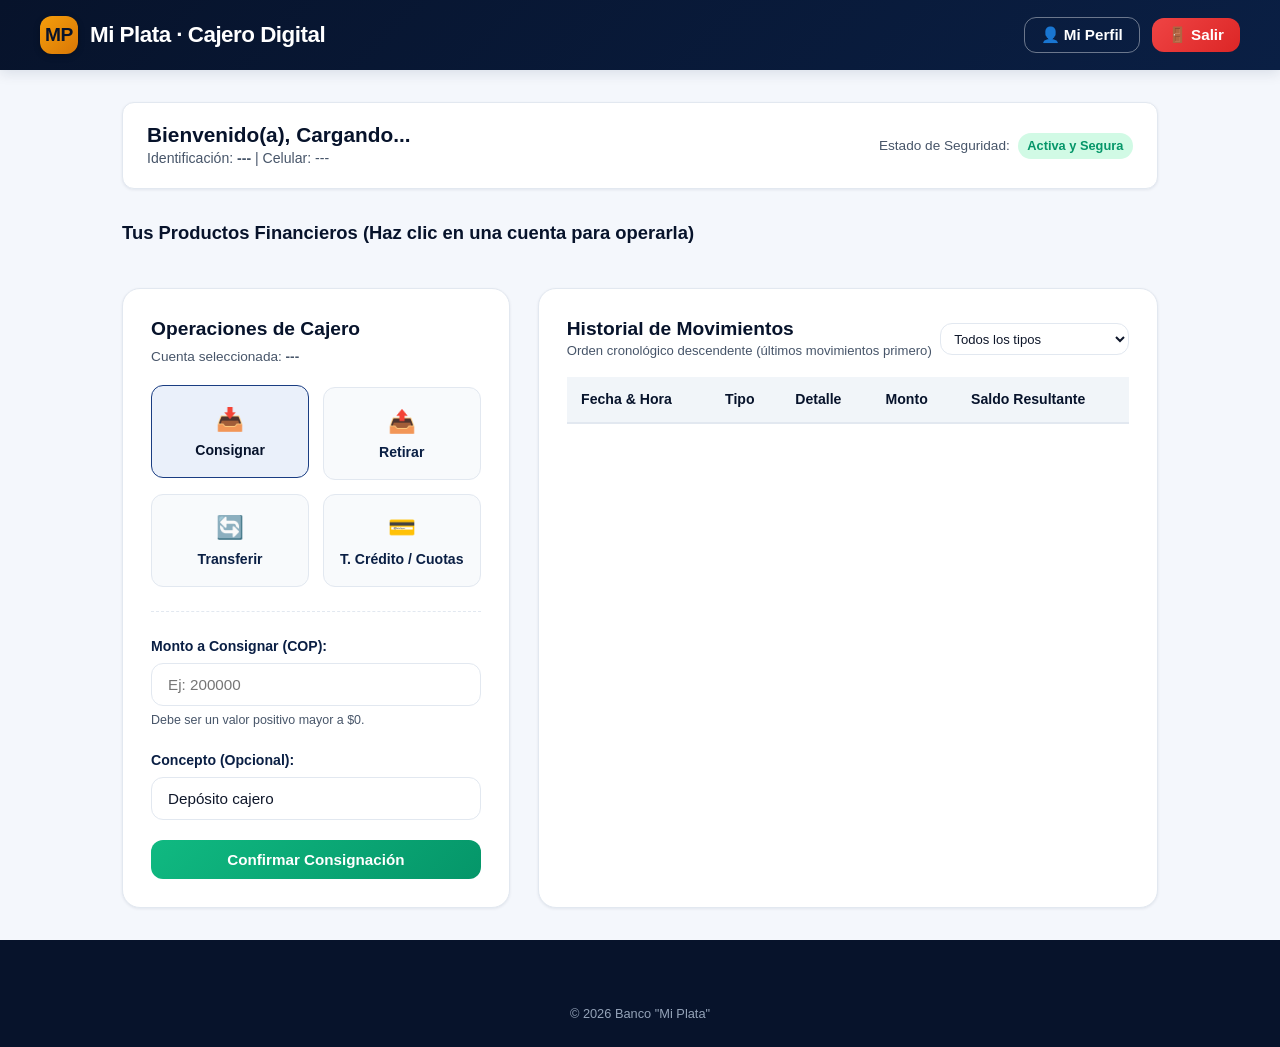
==== src/frontend/cajero.html @ cd5a371c "feat(frontend): implement responsive layout for landing, login and atm" ====
<!DOCTYPE html>
<html lang="es">
<head>
    <meta charset="UTF-8">
    <meta name="viewport" content="width=device-width, initial-scale=1.0">
    <title>Panel de Cajero Automático - Banco "Mi Plata"</title>
    <link rel="stylesheet" href="css/styles.css">
</head>
<body>

    <!-- Header Cajero -->
    <header class="site-header">
        <div class="header-container">
            <div class="brand-logo">
                <span class="logo-icon">MP</span>
                <span>Mi Plata · Cajero Digital</span>
            </div>
            <div style="display: flex; align-items: center; gap: 0.75rem;">
                <button type="button" id="btn-abrir-perfil" class="btn btn-outline" style="color: #ffffff; border-color: rgba(255,255,255,0.4); padding: 0.5rem 1rem;">
                    👤 Mi Perfil
                </button>
                <button type="button" id="btn-cerrar-sesion" class="btn btn-danger" style="padding: 0.5rem 1rem;">
                    🚪 Salir
                </button>
            </div>
        </div>
    </header>

    <main class="atm-container">
        <!-- Barra de Bienvenida y Datos del Cuentahabiente -->
        <div class="user-welcome-bar">
            <div class="user-info-text">
                <h2>Bienvenido(a), <span id="txt-nombre-usuario">Cargando...</span></h2>
                <p>Identificación: <strong id="txt-doc-usuario">---</strong> | Celular: <span id="txt-cel-usuario">---</span></p>
            </div>
            <div style="display: flex; gap: 0.5rem; align-items: center;">
                <span style="font-size: 0.85rem; color: var(--text-secondary);">Estado de Seguridad:</span>
                <span class="attempts-badge safe" id="txt-estado-cuenta">Activa y Segura</span>
            </div>
        </div>

        <!-- Alerta de Notificación Rápida del Cajero -->
        <div id="cajero-alerta" style="display: none;"></div>

        <!-- Carrusel / Grid de Tarjetas de Productos Financieros -->
        <div>
            <h3 style="margin-bottom: 0.75rem; font-size: 1.15rem;">Tus Productos Financieros (Haz clic en una cuenta para operarla)</h3>
            <div class="accounts-overview-grid" id="contenedor-cuentas">
                <!-- Se generan dinámicamente mediante cajero.js -->
            </div>
        </div>

        <!-- Panel Transaccional: Operaciones + Historial -->
        <div class="atm-actions-layout">
            <!-- Columna Izquierda: Operaciones del Cajero -->
            <div class="operations-panel">
                <h3 style="font-size: 1.2rem; margin-bottom: 0.35rem;">Operaciones de Cajero</h3>
                <p style="font-size: 0.85rem; color: var(--text-secondary);">
                    Cuenta seleccionada: <strong id="txt-cuenta-activa-label">---</strong>
                </p>

                <!-- Botonera de Opciones Rápidas -->
                <div class="operations-grid">
                    <button type="button" class="op-btn active" data-op="consignar">
                        <span class="op-icon">📥</span>
                        <span>Consignar</span>
                    </button>
                    <button type="button" class="op-btn" data-op="retirar">
                        <span class="op-icon">📤</span>
                        <span>Retirar</span>
                    </button>
                    <button type="button" class="op-btn" data-op="transferir">
                        <span class="op-icon">🔄</span>
                        <span>Transferir</span>
                    </button>
                    <button type="button" class="op-btn" data-op="credito">
                        <span class="op-icon">💳</span>
                        <span>T. Crédito / Cuotas</span>
                    </button>
                </div>

                <!-- Formularios de Operaciones -->
                <div class="active-op-form">
                    <!-- 1. Formulario Consignar -->
                    <form id="form-op-consignar">
                        <div class="form-group">
                            <label class="form-label" for="consignar-monto">Monto a Consignar (COP):</label>
                            <input type="number" id="consignar-monto" class="form-control" placeholder="Ej: 200000" min="1000" step="1000" required>
                            <span class="form-helper">Debe ser un valor positivo mayor a $0.</span>
                        </div>
                        <div class="form-group">
                            <label class="form-label" for="consignar-concepto">Concepto (Opcional):</label>
                            <input type="text" id="consignar-concepto" class="form-control" placeholder="Ej: Depósito quincena" value="Depósito cajero">
                        </div>
                        <button type="submit" class="btn btn-success" style="width: 100%;">
                            Confirmar Consignación
                        </button>
                    </form>

                    <!-- 2. Formulario Retirar -->
                    <form id="form-op-retirar" style="display: none;">
                        <div class="form-group">
                            <label class="form-label" for="retirar-monto">Monto a Retirar (COP):</label>
                            <input type="number" id="retirar-monto" class="form-control" placeholder="Ej: 100000" min="1000" step="1000" required>
                            <span class="form-helper" id="helper-regla-retiro">
                                Regla de cuenta: Rendimiento 1.5% en Ahorros o 20% sobregiro en Corriente.
                            </span>
                        </div>
                        <button type="submit" class="btn btn-primary" style="width: 100%;">
                            Efectuar Retiro en Efectivo
                        </button>
                    </form>

                    <!-- 3. Formulario Transferir -->
                    <form id="form-op-transferir" style="display: none;">
                        <div class="form-group">
                            <label class="form-label" for="transferir-destino">Número de Cuenta Destino:</label>
                            <input type="text" id="transferir-destino" class="form-control" placeholder="Ej: AH-7801-92 o AH-9900-11" required>
                            <span class="form-helper">No permite transferir a la misma cuenta de origen.</span>
                        </div>
                        <div class="form-group">
                            <label class="form-label" for="transferir-monto">Monto a Transferir (COP):</label>
                            <input type="number" id="transferir-monto" class="form-control" placeholder="Ej: 50000" min="1000" step="1000" required>
                        </div>
                        <div class="form-group">
                            <label class="form-label" for="transferir-concepto">Motivo de la Transferencia:</label>
                            <input type="text" id="transferir-concepto" class="form-control" placeholder="Ej: Pago de almuerzo" value="Transferencia inmediata">
                        </div>
                        <button type="submit" class="btn btn-primary" style="width: 100%;">
                            Enviar Transferencia
                        </button>
                    </form>

                    <!-- 4. Formulario Operaciones Tarjeta de Crédito (Compra y Pago) -->
                    <form id="form-op-credito" style="display: none;">
                        <div class="form-group">
                            <label class="form-label" for="tc-accion">Acción con la Tarjeta:</label>
                            <select id="tc-accion" class="form-control">
                                <option value="compra">Realizar Compra / Avance a Cuotas</option>
                                <option value="pago">Pagar / Abonar a la Deuda</option>
                            </select>
                        </div>
                        <div id="tc-bloque-compra">
                            <div class="form-group">
                                <label class="form-label" for="tc-comercio">Establecimiento / Comercio:</label>
                                <input type="text" id="tc-comercio" class="form-control" placeholder="Ej: Almacenes Éxito" value="Supermercado">
                            </div>
                            <div class="form-group">
                                <label class="form-label" for="tc-monto-compra">Monto de la Compra (COP):</label>
                                <input type="number" id="tc-monto-compra" class="form-control" placeholder="Ej: 450000" min="10000">
                            </div>
                            <div class="form-group">
                                <label class="form-label" for="tc-cuotas">Número de Cuotas:</label>
                                <select id="tc-cuotas" class="form-control">
                                    <option value="1">1 cuota (0% interés)</option>
                                    <option value="2">2 cuotas (0% interés)</option>
                                    <option value="3">3 cuotas (1.9% mensual)</option>
                                    <option value="6" selected>6 cuotas (1.9% mensual)</option>
                                    <option value="12">12 cuotas (2.3% mensual)</option>
                                    <option value="24">24 cuotas (2.3% mensual)</option>
                                </select>
                            </div>
                            <div id="tc-sim-preview" style="font-size: 0.82rem; background: var(--navy-50); padding: 0.6rem; border-radius: var(--radius-sm); margin-bottom: 0.8rem;">
                                Cuota estimada: <strong>$0</strong>
                            </div>
                            <button type="submit" id="btn-tc-ejecutar" class="btn btn-accent" style="width: 100%;">
                                Autorizar Compra a Cuotas
                            </button>
                        </div>
                        <div id="tc-bloque-pago" style="display: none;">
                            <div class="form-group">
                                <label class="form-label" for="tc-monto-pago">Valor a Pagar (COP):</label>
                                <input type="number" id="tc-monto-pago" class="form-control" placeholder="Ej: 100000" min="1000">
                                <span class="form-helper">Se descontará de la deuda y liberará cupo.</span>
                            </div>
                            <button type="submit" id="btn-tc-pagar" class="btn btn-success" style="width: 100%;">
                                Pagar Deuda de Tarjeta
                            </button>
                        </div>
                    </form>
                </div>
            </div>

            <!-- Columna Derecha: Historial de Movimientos -->
            <div class="transactions-panel">
                <div style="display: flex; justify-content: space-between; align-items: center; flex-wrap: wrap; gap: 0.5rem; margin-bottom: 0.75rem;">
                    <div>
                        <h3 style="font-size: 1.2rem;">Historial de Movimientos</h3>
                        <p style="font-size: 0.82rem; color: var(--text-secondary);">Orden cronológico descendente (últimos movimientos primero)</p>
                    </div>
                    <div>
                        <select id="filtro-tipo-movimiento" class="form-control" style="font-size: 0.82rem; padding: 0.4rem 0.6rem;">
                            <option value="TODOS">Todos los tipos</option>
                            <option value="CONSIGNACION">Consignaciones</option>
                            <option value="RETIRO">Retiros</option>
                            <option value="TRANSFERENCIA_ENVIADA">Transferencias Enviadas</option>
                            <option value="TRANSFERENCIA_RECIBIDA">Transferencias Recibidas</option>
                            <option value="COMPRA_CREDITO">Compras Tarjeta</option>
                        </select>
                    </div>
                </div>

                <div class="table-responsive">
                    <table class="transactions-table">
                        <thead>
                            <tr>
                                <th>Fecha & Hora</th>
                                <th>Tipo</th>
                                <th>Detalle</th>
                                <th>Monto</th>
                                <th>Saldo Resultante</th>
                            </tr>
                        </thead>
                        <tbody id="tbody-movimientos">
                            <!-- Se renderiza mediante cajero.js -->
                        </tbody>
                    </table>
                </div>
            </div>
        </div>
    </main>

    <!-- Modal de Perfil del Usuario (CRUD de Cliente) -->
    <div class="modal-overlay" id="modal-perfil">
        <div class="modal-card">
            <div class="modal-header">
                <h3 style="color: #ffffff; font-size: 1.15rem;">Mi Perfil y Seguridad</h3>
                <button type="button" class="close-modal-btn" id="btn-cerrar-modal-perfil">&times;</button>
            </div>
            <div class="modal-body">
                <div id="perfil-feedback" style="display: none;"></div>

                <form id="form-editar-perfil">
                    <div class="form-group">
                        <label class="form-label" for="perfil-doc">Documento (No editable):</label>
                        <input type="text" id="perfil-doc" class="form-control" disabled>
                    </div>
                    <div class="form-group">
                        <label class="form-label" for="perfil-username">Usuario (No editable):</label>
                        <input type="text" id="perfil-username" class="form-control" disabled>
                    </div>
                    <div class="form-group">
                        <label class="form-label" for="perfil-nombre">Nombre Completo:</label>
                        <input type="text" id="perfil-nombre" class="form-control" required>
                    </div>
                    <div class="form-group">
                        <label class="form-label" for="perfil-celular">Celular:</label>
                        <input type="tel" id="perfil-celular" class="form-control" required>
                    </div>

                    <hr style="margin: 1.5rem 0; border: none; border-top: 1px solid var(--border-light);">
                    <h4 style="font-size: 0.95rem; margin-bottom: 0.75rem; color: var(--navy-800);">Cambio de Contraseña</h4>

                    <div class="form-group">
                        <label class="form-label" for="perfil-pass-actual">Contraseña Actual:</label>
                        <input type="password" id="perfil-pass-actual" class="form-control" placeholder="Ingresa tu clave actual">
                    </div>
                    <div class="form-group">
                        <label class="form-label" for="perfil-pass-nueva">Nueva Contraseña:</label>
                        <input type="password" id="perfil-pass-nueva" class="form-control" placeholder="Mínimo 6 caracteres">
                    </div>
                    <div class="form-group">
                        <label class="form-label" for="perfil-pass-confirm">Confirmar Nueva Contraseña:</label>
                        <input type="password" id="perfil-pass-confirm" class="form-control" placeholder="Repite la nueva clave">
                    </div>

                    <div style="display: flex; gap: 0.75rem; margin-top: 1.5rem;">
                        <button type="submit" class="btn btn-primary" style="flex: 1;">Guardar Cambios</button>
                    </div>
                </form>

                <div style="margin-top: 2rem; padding-top: 1.5rem; border-top: 1.5px dashed var(--crimson-500); text-align: center;">
                    <h4 style="color: var(--crimson-600); font-size: 0.9rem; margin-bottom: 0.5rem;">Zona de Peligro</h4>
                    <p style="font-size: 0.8rem; color: var(--text-secondary); margin-bottom: 0.75rem;">
                        Eliminar tu cuenta borrará todos tus datos bancarios y productos financieros.
                    </p>
                    <button type="button" id="btn-eliminar-cuenta" class="btn btn-danger" style="font-size: 0.85rem; padding: 0.5rem 1rem;">
                        🗑️ Eliminar Mi Cuenta de Usuario
                    </button>
                </div>
            </div>
        </div>
    </div>

    <footer class="site-footer">
        <div class="footer-copy">
            &copy; 2026 Banco "Mi Plata"
        </div>
    </footer>

    <!-- Scripts de Modelos y Lógica -->
    <script src="js/models/Transaccion.js"></script>
    <script src="js/models/Cuenta.js"></script>
    <script src="js/models/CuentaAhorros.js"></script>
    <script src="js/models/CuentaCorriente.js"></script>
    <script src="js/models/TarjetaCredito.js"></script>
    <script src="js/models/Cliente.js"></script>
    <script src="js/services/StorageService.js"></script>
    <script src="js/cajero.js"></script>
</body>
</html>
---- src/frontend/css/styles.css ----
/* Estilos generales y responsive */
:root {
    /* Paleta Institucional "Mi Plata" */
    --navy-900: #07132b;
    --navy-800: #0a1f44;
    --navy-700: #102a5c;
    --navy-600: #1a3d82;
    --navy-500: #2554ab;
    --navy-100: #eaf0fa;
    --navy-50:  #f4f7fc;

    /* Acentos de Marca */
    --emerald-500: #10b981;
    --emerald-600: #059669;
    --emerald-100: #d1fae5;
    --emerald-50:  #ecfdf5;

    --gold-500: #f59e0b;
    --gold-600: #d97706;
    --gold-100: #fef3c7;

    --crimson-500: #ef4444;
    --crimson-600: #dc2626;
    --crimson-100: #fee2e2;

    /* Neutros y Superficies */
    --surface-white: #ffffff;
    --surface-card:  #ffffff;
    --text-primary:  #0f172a;
    --text-secondary:#475569;
    --text-muted:    #94a3b8;
    --border-light:  #e2e8f0;
    --border-focus:  #2554ab;

    /* Tipografía y Espaciados */
    --font-main: -apple-system, BlinkMacSystemFont, "Segoe UI", Roboto, "Helvetica Neue", Arial, sans-serif;
    --radius-sm: 6px;
    --radius-md: 12px;
    --radius-lg: 18px;
    --radius-full: 9999px;

    /* Sombras */
    --shadow-sm: 0 1px 3px rgba(10, 31, 68, 0.08);
    --shadow-md: 0 4px 12px rgba(10, 31, 68, 0.10);
    --shadow-lg: 0 10px 25px rgba(10, 31, 68, 0.15);
    --shadow-glow: 0 0 15px rgba(37, 84, 171, 0.25);

    /* Transiciones */
    --transition-fast: 0.18s ease-in-out;
    --transition-base: 0.28s cubic-bezier(0.4, 0, 0.2, 1);
}

/* Reset y caja */
*, *::before, *::after {
    box-sizing: border-box;
    margin: 0;
    padding: 0;
}

body {
    font-family: var(--font-main);
    color: var(--text-primary);
    background-color: var(--navy-50);
    line-height: 1.5;
    min-height: 100vh;
    display: flex;
    flex-direction: column;
}

/* Tipografía Base */
h1, h2, h3, h4, h5, h6 {
    color: var(--navy-900);
    font-weight: 700;
    line-height: 1.25;
}

a {
    color: var(--navy-600);
    text-decoration: none;
    transition: color var(--transition-fast);
}

a:hover {
    color: var(--navy-800);
}

/* ==========================================================================
   HEADER Y NAVBAR
   ========================================================================== */
.site-header {
    background: linear-gradient(135deg, var(--navy-900) 0%, var(--navy-800) 100%);
    color: var(--surface-white);
    padding: 1rem 1.5rem;
    position: sticky;
    top: 0;
    z-index: 100;
    box-shadow: var(--shadow-md);
}

.header-container {
    max-width: 1200px;
    margin: 0 auto;
    display: flex;
    justify-content: space-between;
    align-items: center;
    flex-wrap: wrap;
    gap: 1rem;
}

.brand-logo {
    display: flex;
    align-items: center;
    gap: 0.75rem;
    color: var(--surface-white);
    font-size: 1.4rem;
    font-weight: 800;
    letter-spacing: -0.5px;
}

.brand-logo .logo-icon {
    width: 38px;
    height: 38px;
    background: linear-gradient(135deg, var(--gold-500), var(--gold-600));
    color: var(--navy-900);
    border-radius: var(--radius-md);
    display: grid;
    place-items: center;
    font-weight: 900;
    font-size: 1.2rem;
    box-shadow: 0 2px 6px rgba(0,0,0,0.25);
}

.site-nav {
    display: flex;
    align-items: center;
    gap: 1rem;
}

.nav-link {
    color: var(--navy-100);
    font-weight: 500;
    padding: 0.5rem 0.85rem;
    border-radius: var(--radius-sm);
    transition: all var(--transition-fast);
}

.nav-link:hover {
    color: var(--surface-white);
    background-color: rgba(255, 255, 255, 0.12);
}

/* ==========================================================================
   BOTONES Y COMPONENTES UI
   ========================================================================== */
.btn {
    display: inline-flex;
    align-items: center;
    justify-content: center;
    gap: 0.5rem;
    font-family: inherit;
    font-size: 0.95rem;
    font-weight: 600;
    padding: 0.7rem 1.4rem;
    border-radius: var(--radius-md);
    border: none;
    cursor: pointer;
    transition: all var(--transition-base);
    text-align: center;
}

.btn-primary {
    background: linear-gradient(135deg, var(--navy-600), var(--navy-700));
    color: var(--surface-white);
    box-shadow: 0 3px 8px rgba(26, 61, 130, 0.35);
}

.btn-primary:hover {
    background: linear-gradient(135deg, var(--navy-500), var(--navy-600));
    transform: translateY(-1px);
    box-shadow: 0 5px 14px rgba(26, 61, 130, 0.45);
}

.btn-accent {
    background: linear-gradient(135deg, var(--gold-500), var(--gold-600));
    color: var(--navy-900);
    box-shadow: 0 3px 8px rgba(245, 158, 11, 0.35);
}

.btn-accent:hover {
    background: linear-gradient(135deg, #fbbf24, var(--gold-500));
    transform: translateY(-1px);
}

.btn-success {
    background: linear-gradient(135deg, var(--emerald-500), var(--emerald-600));
    color: var(--surface-white);
}

.btn-success:hover {
    background: linear-gradient(135deg, #34d399, var(--emerald-500));
}

.btn-danger {
    background: linear-gradient(135deg, var(--crimson-500), var(--crimson-600));
    color: var(--surface-white);
}

.btn-outline {
    background: transparent;
    color: var(--navy-600);
    border: 1.5px solid var(--navy-600);
}

.btn-outline:hover {
    background: var(--navy-600);
    color: var(--surface-white);
}

.btn:disabled, .btn[disabled] {
    opacity: 0.55;
    cursor: not-allowed;
    pointer-events: none;
    box-shadow: none;
    transform: none;
}

/* ==========================================================================
   FORMULARIOS
   ========================================================================== */
.form-group {
    margin-bottom: 1.25rem;
    display: flex;
    flex-direction: column;
    gap: 0.35rem;
    text-align: left;
}

.form-label {
    font-size: 0.88rem;
    font-weight: 600;
    color: var(--navy-800);
}

.form-control {
    width: 100%;
    padding: 0.75rem 1rem;
    font-family: inherit;
    font-size: 0.95rem;
    border: 1.5px solid var(--border-light);
    border-radius: var(--radius-md);
    background-color: var(--surface-white);
    color: var(--text-primary);
    transition: border-color var(--transition-fast), box-shadow var(--transition-fast);
}

.form-control:focus {
    outline: none;
    border-color: var(--border-focus);
    box-shadow: 0 0 0 3px rgba(37, 84, 171, 0.18);
}

.form-control:disabled {
    background-color: #f1f5f9;
    color: var(--text-muted);
    cursor: not-allowed;
}

.form-helper {
    font-size: 0.78rem;
    color: var(--text-secondary);
}

/* ==========================================================================
   ALERTS Y NOTIFICACIONES DE SEGURIDAD
   ========================================================================== */
.alert {
    padding: 0.9rem 1.2rem;
    border-radius: var(--radius-md);
    font-size: 0.9rem;
    margin-bottom: 1.25rem;
    display: flex;
    align-items: center;
    gap: 0.75rem;
    font-weight: 500;
    animation: fadeIn 0.3s ease;
}

.alert-info {
    background-color: var(--navy-100);
    color: var(--navy-700);
    border-left: 4px solid var(--navy-600);
}

.alert-success {
    background-color: var(--emerald-100);
    color: var(--emerald-600);
    border-left: 4px solid var(--emerald-500);
}

.alert-warning {
    background-color: var(--gold-100);
    color: var(--gold-600);
    border-left: 4px solid var(--gold-500);
}

.alert-danger {
    background-color: var(--crimson-100);
    color: var(--crimson-600);
    border-left: 4px solid var(--crimson-500);
}

/* Contador de Intentos Visibles */
.attempts-counter-box {
    display: flex;
    align-items: center;
    justify-content: space-between;
    background: #f8fafc;
    border: 1.5px solid var(--border-light);
    padding: 0.6rem 0.9rem;
    border-radius: var(--radius-md);
    margin-bottom: 1.2rem;
    font-size: 0.88rem;
}

.attempts-badge {
    font-weight: 700;
    padding: 0.2rem 0.6rem;
    border-radius: var(--radius-full);
    font-size: 0.8rem;
}

.attempts-badge.safe {
    background-color: var(--emerald-100);
    color: var(--emerald-600);
}

.attempts-badge.warning {
    background-color: var(--gold-100);
    color: var(--gold-600);
}

.attempts-badge.danger {
    background-color: var(--crimson-100);
    color: var(--crimson-600);
}

/* ==========================================================================
   LANDING PAGE (index.html)
   ========================================================================== */
.hero-section {
    background: linear-gradient(135deg, var(--navy-900) 0%, var(--navy-800) 60%, var(--navy-700) 100%);
    color: var(--surface-white);
    padding: 4rem 1.5rem 5rem;
    text-align: center;
    position: relative;
    overflow: hidden;
}

.hero-content {
    max-width: 900px;
    margin: 0 auto;
    display: flex;
    flex-direction: column;
    align-items: center;
    gap: 1.5rem;
}

.hero-tag {
    background: rgba(245, 158, 11, 0.18);
    color: var(--gold-500);
    border: 1px solid rgba(245, 158, 11, 0.4);
    padding: 0.35rem 1rem;
    border-radius: var(--radius-full);
    font-size: 0.85rem;
    font-weight: 700;
    letter-spacing: 0.5px;
    text-transform: uppercase;
}

.hero-title {
    font-size: 2.8rem;
    font-weight: 800;
    color: var(--surface-white);
    letter-spacing: -1px;
}

.hero-subtitle {
    font-size: 1.15rem;
    color: var(--navy-100);
    max-width: 700px;
}

.hero-actions {
    display: flex;
    gap: 1rem;
    flex-wrap: wrap;
    justify-content: center;
    margin-top: 0.5rem;
}

/* Sección de Productos */
.section-container {
    max-width: 1200px;
    margin: 0 auto;
    padding: 3.5rem 1.5rem;
}

.section-header {
    text-align: center;
    margin-bottom: 2.5rem;
}

.section-title {
    font-size: 2rem;
    margin-bottom: 0.5rem;
}

.section-subtitle {
    color: var(--text-secondary);
    font-size: 1rem;
    max-width: 600px;
    margin: 0 auto;
}

.products-grid {
    display: grid;
    grid-template-columns: repeat(auto-fit, minmax(320px, 1fr));
    gap: 1.75rem;
}

.product-card {
    background: var(--surface-card);
    border-radius: var(--radius-lg);
    padding: 2rem;
    box-shadow: var(--shadow-md);
    border: 1px solid var(--border-light);
    display: flex;
    flex-direction: column;
    gap: 1.25rem;
    transition: transform var(--transition-base), box-shadow var(--transition-base);
}

.product-card:hover {
    transform: translateY(-4px);
    box-shadow: var(--shadow-lg);
}

.product-badge {
    align-self: flex-start;
    padding: 0.3rem 0.8rem;
    border-radius: var(--radius-full);
    font-size: 0.75rem;
    font-weight: 700;
    text-transform: uppercase;
}

.badge-ahorros {
    background-color: var(--emerald-100);
    color: var(--emerald-600);
}

.badge-corriente {
    background-color: var(--navy-100);
    color: var(--navy-700);
}

.badge-credito {
    background-color: var(--gold-100);
    color: var(--gold-600);
}

.product-feature-list {
    list-style: none;
    display: flex;
    flex-direction: column;
    gap: 0.6rem;
    color: var(--text-secondary);
    font-size: 0.92rem;
}

.product-feature-list li::before {
    content: "✓ ";
    color: var(--emerald-500);
    font-weight: 800;
}

/* Simulador Rápido de Tarjeta de Crédito */
.simulator-box {
    background: var(--surface-card);
    border-radius: var(--radius-lg);
    padding: 2.2rem;
    box-shadow: var(--shadow-md);
    border: 1.5px solid var(--gold-500);
    margin-top: 2rem;
}

.sim-results-grid {
    display: grid;
    grid-template-columns: repeat(auto-fit, minmax(200px, 1fr));
    gap: 1rem;
    margin-top: 1.5rem;
    background: var(--navy-50);
    padding: 1.2rem;
    border-radius: var(--radius-md);
}

.sim-result-item {
    text-align: center;
}

.sim-result-label {
    font-size: 0.8rem;
    color: var(--text-secondary);
    text-transform: uppercase;
    font-weight: 600;
}

.sim-result-value {
    font-size: 1.35rem;
    font-weight: 800;
    color: var(--navy-900);
}

/* ==========================================================================
   VISTA LOGIN Y REGISTRO (login.html)
   ========================================================================== */
.auth-wrapper {
    flex: 1;
    display: flex;
    align-items: center;
    justify-content: center;
    padding: 2.5rem 1.5rem;
}

.auth-card {
    background: var(--surface-card);
    border-radius: var(--radius-lg);
    box-shadow: var(--shadow-lg);
    width: 100%;
    max-width: 480px;
    border: 1px solid var(--border-light);
    overflow: hidden;
}

.auth-header {
    background: linear-gradient(135deg, var(--navy-900), var(--navy-800));
    color: var(--surface-white);
    padding: 1.8rem;
    text-align: center;
}

.auth-tabs {
    display: flex;
    border-bottom: 1.5px solid var(--border-light);
    background: #f8fafc;
}

.auth-tab-btn {
    flex: 1;
    padding: 1rem;
    border: none;
    background: none;
    font-weight: 600;
    font-size: 0.95rem;
    color: var(--text-secondary);
    cursor: pointer;
    border-bottom: 2px solid transparent;
    transition: all var(--transition-fast);
}

.auth-tab-btn.active {
    color: var(--navy-700);
    background: var(--surface-white);
    border-bottom-color: var(--navy-600);
}

.auth-body {
    padding: 2rem;
}

.tab-pane {
    display: none;
}

.tab-pane.active {
    display: block;
    animation: fadeIn 0.25s ease;
}

/* ==========================================================================
   PANEL DEL CAJERO (cajero.html)
   ========================================================================== */
.atm-container {
    max-width: 1280px;
    margin: 0 auto;
    padding: 2rem 1.5rem;
    display: flex;
    flex-direction: column;
    gap: 2rem;
    flex: 1;
}

.user-welcome-bar {
    background: var(--surface-card);
    border-radius: var(--radius-md);
    padding: 1.2rem 1.5rem;
    display: flex;
    justify-content: space-between;
    align-items: center;
    flex-wrap: wrap;
    gap: 1rem;
    box-shadow: var(--shadow-sm);
    border: 1px solid var(--border-light);
}

.user-info-text h2 {
    font-size: 1.3rem;
}

.user-info-text p {
    color: var(--text-secondary);
    font-size: 0.88rem;
}

/* Tarjetas de Cuentas */
.accounts-overview-grid {
    display: grid;
    grid-template-columns: repeat(auto-fit, minmax(320px, 1fr));
    gap: 1.5rem;
}

.bank-card {
    border-radius: var(--radius-lg);
    padding: 1.75rem;
    color: var(--surface-white);
    position: relative;
    overflow: hidden;
    box-shadow: var(--shadow-md);
    cursor: pointer;
    transition: transform var(--transition-base), box-shadow var(--transition-base);
    border: 2px solid transparent;
}

.bank-card:hover {
    transform: translateY(-3px);
    box-shadow: var(--shadow-lg);
}

.bank-card.active-account {
    border-color: var(--gold-500);
    box-shadow: 0 0 0 3px rgba(245, 158, 11, 0.4);
}

.bank-card.card-ahorros {
    background: linear-gradient(135deg, #065f46 0%, #047857 50%, #059669 100%);
}

.bank-card.card-corriente {
    background: linear-gradient(135deg, #1e3a8a 0%, #1e40af 50%, #2563eb 100%);
}

.bank-card.card-credito {
    background: linear-gradient(135deg, #78350f 0%, #92400e 50%, #b45309 100%);
}

.card-top {
    display: flex;
    justify-content: space-between;
    align-items: center;
    margin-bottom: 1.5rem;
}

.card-type-tag {
    font-size: 0.75rem;
    font-weight: 700;
    text-transform: uppercase;
    background: rgba(255, 255, 255, 0.2);
    padding: 0.2rem 0.6rem;
    border-radius: var(--radius-full);
}

.card-chip {
    width: 38px;
    height: 28px;
    background: linear-gradient(135deg, #fbbf24, #d97706);
    border-radius: 4px;
    box-shadow: 0 1px 3px rgba(0,0,0,0.3);
}

.card-number {
    font-family: monospace;
    font-size: 1.15rem;
    letter-spacing: 2px;
    margin-bottom: 0.8rem;
}

.card-balance-label {
    font-size: 0.75rem;
    text-transform: uppercase;
    opacity: 0.85;
}

.card-balance-value {
    font-size: 1.7rem;
    font-weight: 800;
    letter-spacing: -0.5px;
}

.card-extra-info {
    margin-top: 0.8rem;
    padding-top: 0.8rem;
    border-top: 1px solid rgba(255, 255, 255, 0.18);
    font-size: 0.8rem;
    display: flex;
    justify-content: space-between;
}

/* Panel de Operaciones Rápidas */
.atm-actions-layout {
    display: grid;
    grid-template-columns: 1fr 1.6fr;
    gap: 1.75rem;
}

.operations-panel, .transactions-panel {
    background: var(--surface-card);
    border-radius: var(--radius-lg);
    padding: 1.75rem;
    box-shadow: var(--shadow-sm);
    border: 1px solid var(--border-light);
}

.operations-grid {
    display: grid;
    grid-template-columns: repeat(2, 1fr);
    gap: 0.85rem;
    margin-top: 1.25rem;
}

.op-btn {
    display: flex;
    flex-direction: column;
    align-items: center;
    justify-content: center;
    gap: 0.6rem;
    padding: 1.2rem 0.8rem;
    background: #f8fafc;
    border: 1.5px solid var(--border-light);
    border-radius: var(--radius-md);
    cursor: pointer;
    font-weight: 600;
    font-size: 0.88rem;
    color: var(--navy-800);
    transition: all var(--transition-fast);
}

.op-btn:hover, .op-btn.active {
    background: var(--navy-100);
    border-color: var(--navy-600);
    color: var(--navy-900);
    transform: translateY(-2px);
}

.op-icon {
    font-size: 1.4rem;
}

/* Formulario Activo de la Operación */
.active-op-form {
    margin-top: 1.5rem;
    padding-top: 1.5rem;
    border-top: 1.5px dashed var(--border-light);
}

/* Historial de Movimientos */
.table-responsive {
    overflow-x: auto;
    margin-top: 1rem;
}

.transactions-table {
    width: 100%;
    border-collapse: collapse;
    font-size: 0.88rem;
    text-align: left;
}

.transactions-table th {
    background-color: #f1f5f9;
    color: var(--navy-900);
    font-weight: 700;
    padding: 0.75rem 0.9rem;
    border-bottom: 2px solid var(--border-light);
}

.transactions-table td {
    padding: 0.8rem 0.9rem;
    border-bottom: 1px solid var(--border-light);
    color: var(--text-primary);
}

.transactions-table tr:hover {
    background-color: #f8fafc;
}

.tx-amount {
    font-weight: 700;
}

.tx-amount.positive {
    color: var(--emerald-600);
}

.tx-amount.negative {
    color: var(--crimson-600);
}

/* Modales */
.modal-overlay {
    position: fixed;
    top: 0;
    left: 0;
    width: 100%;
    height: 100%;
    background-color: rgba(7, 19, 43, 0.65);
    backdrop-filter: blur(3px);
    display: none;
    place-items: center;
    z-index: 200;
    padding: 1.5rem;
}

.modal-overlay.active {
    display: grid;
    animation: fadeIn 0.2s ease;
}

.modal-card {
    background: var(--surface-card);
    border-radius: var(--radius-lg);
    width: 100%;
    max-width: 520px;
    box-shadow: var(--shadow-lg);
    overflow: hidden;
}

.modal-header {
    background: var(--navy-900);
    color: var(--surface-white);
    padding: 1.25rem 1.5rem;
    display: flex;
    justify-content: space-between;
    align-items: center;
}

.modal-body {
    padding: 1.75rem;
    max-height: 80vh;
    overflow-y: auto;
}

.modal-footer {
    padding: 1rem 1.5rem;
    background: #f8fafc;
    border-top: 1px solid var(--border-light);
    display: flex;
    justify-content: flex-end;
    gap: 0.75rem;
}

.close-modal-btn {
    background: none;
    border: none;
    color: var(--surface-white);
    font-size: 1.5rem;
    cursor: pointer;
}

/* Footer Corporativo */
.site-footer {
    background: var(--navy-900);
    color: var(--text-muted);
    padding: 2.5rem 1.5rem 1.5rem;
    margin-top: auto;
    font-size: 0.88rem;
}

.footer-container {
    max-width: 1200px;
    margin: 0 auto;
    display: flex;
    justify-content: space-between;
    flex-wrap: wrap;
    gap: 2rem;
    padding-bottom: 1.5rem;
    border-bottom: 1px solid rgba(255, 255, 255, 0.1);
}

.footer-copy {
    text-align: center;
    padding-top: 1.5rem;
    font-size: 0.8rem;
}

@keyframes fadeIn {
    from { opacity: 0; transform: translateY(4px); }
    to { opacity: 1; transform: translateY(0); }
}

/* Móvil */
@media (max-width: 460px) {
    .header-container {
        flex-direction: column;
        align-items: stretch;
        text-align: center;
    }

    .site-nav {
        justify-content: center;
        flex-wrap: wrap;
    }

    .hero-title {
        font-size: 1.9rem;
    }

    .hero-subtitle {
        font-size: 0.95rem;
    }

    .hero-actions {
        flex-direction: column;
        width: 100%;
    }

    .hero-actions .btn {
        width: 100%;
    }

    .products-grid, .accounts-overview-grid {
        grid-template-columns: 1fr;
    }

    .atm-actions-layout {
        grid-template-columns: 1fr;
    }

    .operations-grid {
        grid-template-columns: 1fr;
    }

    .user-welcome-bar {
        flex-direction: column;
        align-items: stretch;
        text-align: center;
    }

    .user-welcome-bar .btn {
        width: 100%;
    }

    .auth-card {
        border-radius: var(--radius-md);
    }

    .auth-body {
        padding: 1.25rem;
    }

    .card-balance-value {
        font-size: 1.45rem;
    }
}

/* Tablet */
@media (min-width: 461px) and (max-width: 786px) {
    .hero-title {
        font-size: 2.3rem;
    }

    .products-grid {
        grid-template-columns: repeat(2, 1fr);
    }

    .accounts-overview-grid {
        grid-template-columns: repeat(2, 1fr);
    }

    .atm-actions-layout {
        grid-template-columns: 1fr;
    }

    .operations-grid {
        grid-template-columns: repeat(2, 1fr);
    }

    .user-welcome-bar {
        flex-direction: row;
    }
}

/* Pantallas grandes */
@media (min-width: 1920px) {
    :root {
        font-size: 17px; /* Escala tipográfica ergonómica para 1920px */
    }

    .header-container,
    .section-container,
    .atm-container,
    .footer-container {
        max-width: 1600px;
    }

    .hero-section {
        padding: 6rem 2rem 7rem;
    }

    .hero-title {
        font-size: 3.5rem;
    }

    .hero-subtitle {
        font-size: 1.35rem;
        max-width: 850px;
    }

    .products-grid {
        grid-template-columns: repeat(3, 1fr);
        gap: 2.5rem;
    }

    .accounts-overview-grid {
        grid-template-columns: repeat(3, 1fr);
        gap: 2rem;
    }

    .atm-actions-layout {
        grid-template-columns: 420px 1fr;
        gap: 2.5rem;
    }

    .operations-panel, .transactions-panel {
        padding: 2.5rem;
    }

    .card-balance-value {
        font-size: 2.1rem;
    }
}
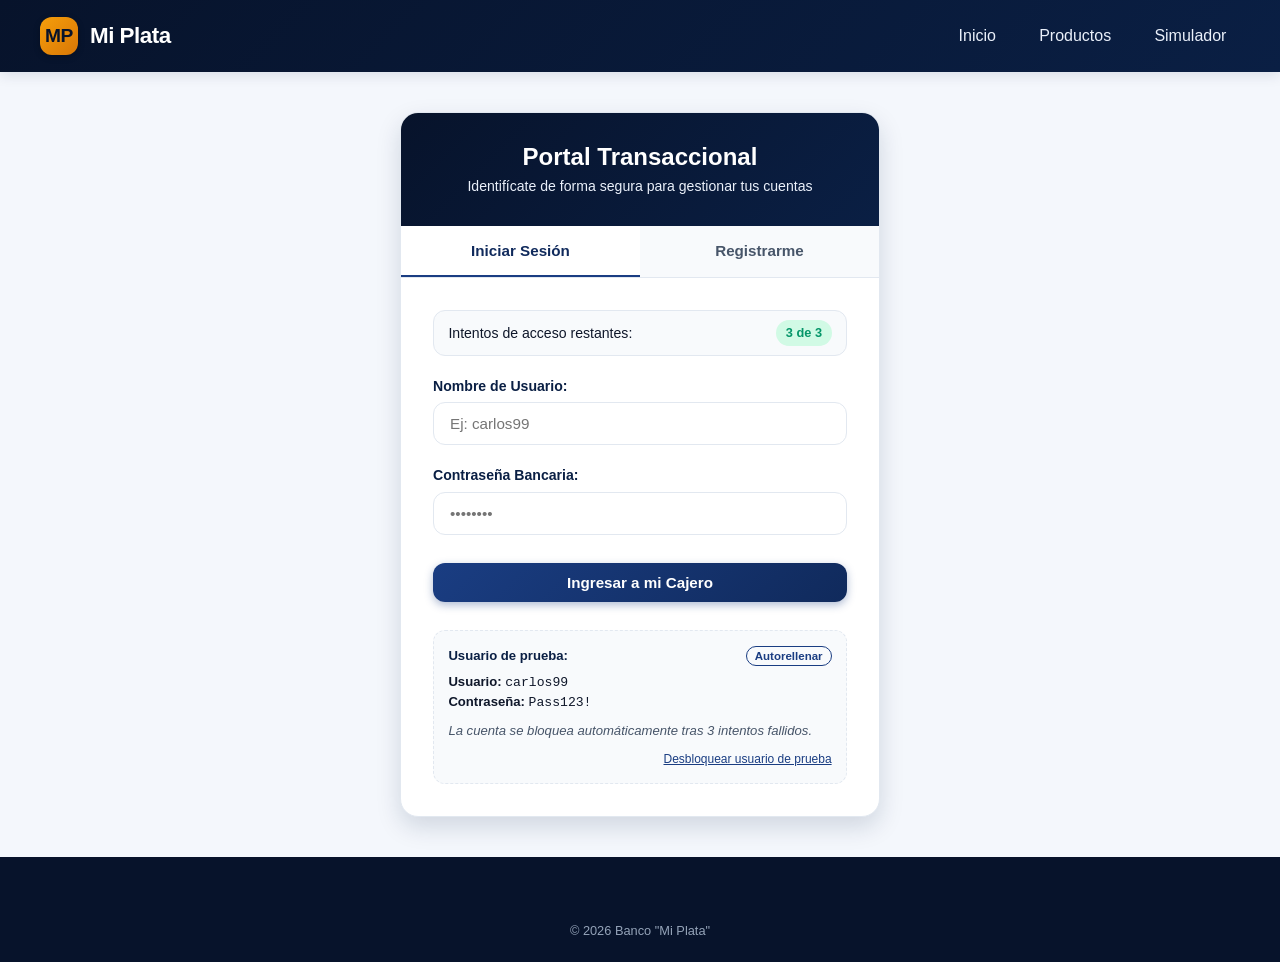
==== commit 81a28bf4: "feat(frontend): enhance ATM credit card UI and persistent storage operations" ====
--- a/src/frontend/cajero.html
+++ b/src/frontend/cajero.html
@@ -42,11 +42,14 @@
         <!-- Alerta de Notificación Rápida del Cajero -->
         <div id="cajero-alerta" style="display: none;"></div>
 
-        <!-- Carrusel / Grid de Tarjetas de Productos Financieros -->
+        <!-- Portafolio y Tarjetas de Productos Financieros -->
         <div>
-            <h3 style="margin-bottom: 0.75rem; font-size: 1.15rem;">Tus Productos Financieros (Haz clic en una cuenta para operarla)</h3>
+            <div style="display: flex; justify-content: space-between; align-items: center; margin-bottom: 0.75rem; flex-wrap: wrap; gap: 0.5rem;">
+                <h3 style="font-size: 1.15rem;">Tus Productos Financieros</h3>
+                <span style="font-size: 0.82rem; color: var(--text-secondary);">Haz clic sobre una cuenta para seleccionarla</span>
+            </div>
             <div class="accounts-overview-grid" id="contenedor-cuentas">
-                <!-- Se generan dinámicamente mediante cajero.js -->
+                <!-- Se generan dinámicamente mediante cajero.js (cuentas activas + tarjetas de productos para solicitar) -->
             </div>
         </div>
 
@@ -56,7 +59,7 @@
             <div class="operations-panel">
                 <h3 style="font-size: 1.2rem; margin-bottom: 0.35rem;">Operaciones de Cajero</h3>
                 <p style="font-size: 0.85rem; color: var(--text-secondary);">
-                    Cuenta seleccionada: <strong id="txt-cuenta-activa-label">---</strong>
+                    Cuenta activa: <strong id="txt-cuenta-activa-label">---</strong>
                 </p>
 
                 <!-- Botonera de Opciones Rápidas -->
@@ -70,8 +73,8 @@
                         <span>Retirar</span>
                     </button>
                     <button type="button" class="op-btn" data-op="transferir">
-                        <span class="op-icon">🔄</span>
-                        <span>Transferir</span>
+                        <span class="op-icon">⚡</span>
+                        <span>Transferir (Bre-B)</span>
                     </button>
                     <button type="button" class="op-btn" data-op="credito">
                         <span class="op-icon">💳</span>
@@ -90,7 +93,7 @@
                         </div>
                         <div class="form-group">
                             <label class="form-label" for="consignar-concepto">Concepto (Opcional):</label>
-                            <input type="text" id="consignar-concepto" class="form-control" placeholder="Ej: Depósito quincena" value="Depósito cajero">
+                            <input type="text" id="consignar-concepto" class="form-control" placeholder="Ej: Depósito quincena" value="Depósito en cajero">
                         </div>
                         <button type="submit" class="btn btn-success" style="width: 100%;">
                             Confirmar Consignación
@@ -111,12 +114,20 @@
                         </button>
                     </form>
 
-                    <!-- 3. Formulario Transferir -->
+                    <!-- 3. Formulario Transferir con Llave Bre-B -->
                     <form id="form-op-transferir" style="display: none;">
                         <div class="form-group">
-                            <label class="form-label" for="transferir-destino">Número de Cuenta Destino:</label>
-                            <input type="text" id="transferir-destino" class="form-control" placeholder="Ej: AH-7801-92 o AH-9900-11" required>
-                            <span class="form-helper">No permite transferir a la misma cuenta de origen.</span>
+                            <label class="form-label" for="transferir-canal">Canal de Transferencia:</label>
+                            <select id="transferir-canal" class="form-control">
+                                <option value="LLAVE_CELULAR">⚡ Llave Bre-B (Número de Celular)</option>
+                                <option value="LLAVE_DOCUMENTO">⚡ Llave Bre-B (Cédula / Documento)</option>
+                                <option value="CUENTA">Número de Cuenta Tradicional</option>
+                            </select>
+                        </div>
+                        <div class="form-group">
+                            <label class="form-label" id="label-transferir-destino" for="transferir-destino">Celular del Destinatario (Bre-B):</label>
+                            <input type="text" id="transferir-destino" class="form-control" placeholder="Ej: 3209876543 (María Fernanda)" required>
+                            <span class="form-helper" id="helper-transferir-destino">Transfiere en segundos a cualquier usuario usando su llave.</span>
                         </div>
                         <div class="form-group">
                             <label class="form-label" for="transferir-monto">Monto a Transferir (COP):</label>
@@ -133,49 +144,59 @@
 
                     <!-- 4. Formulario Operaciones Tarjeta de Crédito (Compra y Pago) -->
                     <form id="form-op-credito" style="display: none;">
-                        <div class="form-group">
-                            <label class="form-label" for="tc-accion">Acción con la Tarjeta:</label>
-                            <select id="tc-accion" class="form-control">
-                                <option value="compra">Realizar Compra / Avance a Cuotas</option>
-                                <option value="pago">Pagar / Abonar a la Deuda</option>
-                            </select>
-                        </div>
-                        <div id="tc-bloque-compra">
+                        <div id="tc-aviso-no-cuenta" style="display: none; padding: 1rem; background: var(--gold-100); border-radius: var(--radius-md); border: 1px solid var(--gold-500); margin-bottom: 1rem; font-size: 0.88rem; color: var(--navy-900);">
+                            <strong>Aún no tienes Tarjeta de Crédito.</strong>
+                            <p style="margin-top: 0.25rem;">Completa un breve estudio de crédito con tus ingresos para solicitarla.</p>
+                            <button type="button" id="btn-ir-estudio-tc" class="btn btn-accent" style="margin-top: 0.5rem; font-size: 0.82rem; padding: 0.4rem 0.8rem;">
+                                Iniciar Estudio de Crédito
+                            </button>
+                        </div>
+
+                        <div id="tc-contenedor-operaciones">
                             <div class="form-group">
-                                <label class="form-label" for="tc-comercio">Establecimiento / Comercio:</label>
-                                <input type="text" id="tc-comercio" class="form-control" placeholder="Ej: Almacenes Éxito" value="Supermercado">
-                            </div>
-                            <div class="form-group">
-                                <label class="form-label" for="tc-monto-compra">Monto de la Compra (COP):</label>
-                                <input type="number" id="tc-monto-compra" class="form-control" placeholder="Ej: 450000" min="10000">
-                            </div>
-                            <div class="form-group">
-                                <label class="form-label" for="tc-cuotas">Número de Cuotas:</label>
-                                <select id="tc-cuotas" class="form-control">
-                                    <option value="1">1 cuota (0% interés)</option>
-                                    <option value="2">2 cuotas (0% interés)</option>
-                                    <option value="3">3 cuotas (1.9% mensual)</option>
-                                    <option value="6" selected>6 cuotas (1.9% mensual)</option>
-                                    <option value="12">12 cuotas (2.3% mensual)</option>
-                                    <option value="24">24 cuotas (2.3% mensual)</option>
+                                <label class="form-label" for="tc-accion">Acción con la Tarjeta:</label>
+                                <select id="tc-accion" class="form-control">
+                                    <option value="compra">Realizar Compra / Avance a Cuotas</option>
+                                    <option value="pago">Pagar / Abonar a la Deuda</option>
                                 </select>
                             </div>
-                            <div id="tc-sim-preview" style="font-size: 0.82rem; background: var(--navy-50); padding: 0.6rem; border-radius: var(--radius-sm); margin-bottom: 0.8rem;">
-                                Cuota estimada: <strong>$0</strong>
+                            <div id="tc-bloque-compra">
+                                <div class="form-group">
+                                    <label class="form-label" for="tc-comercio">Establecimiento / Comercio:</label>
+                                    <input type="text" id="tc-comercio" class="form-control" placeholder="Ej: Almacenes Éxito" value="Supermercado">
+                                </div>
+                                <div class="form-group">
+                                    <label class="form-label" for="tc-monto-compra">Monto de la Compra (COP):</label>
+                                    <input type="number" id="tc-monto-compra" class="form-control" placeholder="Ej: 450000" min="10000">
+                                </div>
+                                <div class="form-group">
+                                    <label class="form-label" for="tc-cuotas">Número de Cuotas:</label>
+                                    <select id="tc-cuotas" class="form-control">
+                                        <option value="1">1 cuota (0% interés)</option>
+                                        <option value="2">2 cuotas (0% interés)</option>
+                                        <option value="3">3 cuotas (1.9% mensual)</option>
+                                        <option value="6" selected>6 cuotas (1.9% mensual)</option>
+                                        <option value="12">12 cuotas (2.3% mensual)</option>
+                                        <option value="24">24 cuotas (2.3% mensual)</option>
+                                    </select>
+                                </div>
+                                <div id="tc-sim-preview" style="font-size: 0.82rem; background: var(--navy-50); padding: 0.6rem; border-radius: var(--radius-sm); margin-bottom: 0.8rem;">
+                                    Cuota estimada: <strong>$0</strong>
+                                </div>
+                                <button type="submit" id="btn-tc-ejecutar" class="btn btn-accent" style="width: 100%;">
+                                    Autorizar Compra a Cuotas
+                                </button>
                             </div>
-                            <button type="submit" id="btn-tc-ejecutar" class="btn btn-accent" style="width: 100%;">
-                                Autorizar Compra a Cuotas
-                            </button>
-                        </div>
-                        <div id="tc-bloque-pago" style="display: none;">
-                            <div class="form-group">
-                                <label class="form-label" for="tc-monto-pago">Valor a Pagar (COP):</label>
-                                <input type="number" id="tc-monto-pago" class="form-control" placeholder="Ej: 100000" min="1000">
-                                <span class="form-helper">Se descontará de la deuda y liberará cupo.</span>
+                            <div id="tc-bloque-pago" style="display: none;">
+                                <div class="form-group">
+                                    <label class="form-label" for="tc-monto-pago">Valor a Pagar (COP):</label>
+                                    <input type="number" id="tc-monto-pago" class="form-control" placeholder="Ej: 100000" min="1000">
+                                    <span class="form-helper">Se descontará de la deuda y liberará cupo disponible.</span>
+                                </div>
+                                <button type="submit" id="btn-tc-pagar" class="btn btn-success" style="width: 100%;">
+                                    Pagar Deuda de Tarjeta
+                                </button>
                             </div>
-                            <button type="submit" id="btn-tc-pagar" class="btn btn-success" style="width: 100%;">
-                                Pagar Deuda de Tarjeta
-                            </button>
                         </div>
                     </form>
                 </div>
@@ -186,7 +207,7 @@
                 <div style="display: flex; justify-content: space-between; align-items: center; flex-wrap: wrap; gap: 0.5rem; margin-bottom: 0.75rem;">
                     <div>
                         <h3 style="font-size: 1.2rem;">Historial de Movimientos</h3>
-                        <p style="font-size: 0.82rem; color: var(--text-secondary);">Orden cronológico descendente (últimos movimientos primero)</p>
+                        <p style="font-size: 0.82rem; color: var(--text-secondary);">Orden cronológico descendente</p>
                     </div>
                     <div>
                         <select id="filtro-tipo-movimiento" class="form-control" style="font-size: 0.82rem; padding: 0.4rem 0.6rem;">
@@ -220,7 +241,82 @@
         </div>
     </main>
 
-    <!-- Modal de Perfil del Usuario (CRUD de Cliente) -->
+    <!-- Modal 1: Estudio y Solicitud de Cuenta Corriente -->
+    <div class="modal-overlay" id="modal-solicitud-corriente">
+        <div class="modal-card">
+            <div class="modal-header">
+                <h3 style="color: #ffffff; font-size: 1.15rem;">Estudio para Cuenta Corriente</h3>
+                <button type="button" class="close-modal-btn" id="btn-cerrar-modal-corriente">&times;</button>
+            </div>
+            <div class="modal-body">
+                <p style="font-size: 0.88rem; color: var(--text-secondary); margin-bottom: 1rem;">
+                    La Cuenta Corriente incluye un margen de sobregiro autorizado del 20% para transacciones comerciales. Para su habilitación, se requiere certificar ingresos mensuales mínimos de $2.000.000 COP.
+                </p>
+                <div id="corriente-feedback" style="display: none;"></div>
+                <form id="form-solicitar-corriente">
+                    <div class="form-group">
+                        <label class="form-label" for="corriente-ingresos">Ingresos Mensuales Certificados (COP):</label>
+                        <input type="number" id="corriente-ingresos" class="form-control" placeholder="Ej: 2500000" min="500000" step="50000" required>
+                        <span class="form-helper">Requisito mínimo para sobregiro: $2.000.000 COP.</span>
+                    </div>
+                    <div class="form-group">
+                        <label class="form-label" for="corriente-actividad">Actividad Económica:</label>
+                        <select id="corriente-actividad" class="form-control" required>
+                            <option value="Empleado">Empleado con contrato laboral</option>
+                            <option value="Independiente">Independiente con RUT</option>
+                            <option value="Empresario">Empresario / Comerciante</option>
+                        </select>
+                    </div>
+                    <div class="modal-footer" style="padding: 1rem 0 0 0; background: none; border-top: none;">
+                        <button type="submit" class="btn btn-primary" style="width: 100%;">
+                            Evaluar y Aperturar Cuenta Corriente
+                        </button>
+                    </div>
+                </form>
+            </div>
+        </div>
+    </div>
+
+    <!-- Modal 2: Estudio Crediticio para Tarjeta de Crédito -->
+    <div class="modal-overlay" id="modal-solicitud-credito">
+        <div class="modal-card">
+            <div class="modal-header">
+                <h3 style="color: #ffffff; font-size: 1.15rem;">Estudio Crediticio: Tarjeta de Crédito</h3>
+                <button type="button" class="close-modal-btn" id="btn-cerrar-modal-credito">&times;</button>
+            </div>
+            <div class="modal-body">
+                <p style="font-size: 0.88rem; color: var(--text-secondary); margin-bottom: 1rem;">
+                    Calcula tu capacidad de endeudamiento para emitir tu tarjeta con compras diferidas hasta 36 cuotas y tasa 0% en 1 o 2 cuotas.
+                </p>
+                <div id="credito-feedback" style="display: none;"></div>
+                <form id="form-solicitar-credito">
+                    <div class="form-group">
+                        <label class="form-label" for="credito-ingresos">Ingresos Mensuales Comprobables (COP):</label>
+                        <input type="number" id="credito-ingresos" class="form-control" placeholder="Ej: 3800000" min="500000" step="50000" required>
+                    </div>
+                    <div class="form-group">
+                        <label class="form-label" for="credito-actividad">Tipo de Ocupación:</label>
+                        <select id="credito-actividad" class="form-control" required>
+                            <option value="Empleado">Empleado a término fijo / indefinido</option>
+                            <option value="Prestación de Servicios">Contrato por prestación de servicios</option>
+                            <option value="Comerciante">Comerciante / Negocio propio</option>
+                        </select>
+                    </div>
+                    <div id="credito-preaprobado-box" style="display: none; padding: 0.85rem; background: var(--emerald-50); border: 1.5px solid var(--emerald-500); border-radius: var(--radius-md); margin-bottom: 1rem; font-size: 0.88rem;">
+                        <span style="font-weight: 700; color: var(--emerald-600);">¡Preaprobado Bancario!</span>
+                        <div id="credito-preaprobado-texto" style="margin-top: 0.25rem;"></div>
+                    </div>
+                    <div class="modal-footer" style="padding: 1rem 0 0 0; background: none; border-top: none;">
+                        <button type="submit" class="btn btn-accent" style="width: 100%;">
+                            Evaluar Capacidad y Emitir Tarjeta
+                        </button>
+                    </div>
+                </form>
+            </div>
+        </div>
+    </div>
+
+    <!-- Modal 3: Perfil del Usuario -->
     <div class="modal-overlay" id="modal-perfil">
         <div class="modal-card">
             <div class="modal-header">
@@ -244,7 +340,7 @@
                         <input type="text" id="perfil-nombre" class="form-control" required>
                     </div>
                     <div class="form-group">
-                        <label class="form-label" for="perfil-celular">Celular:</label>
+                        <label class="form-label" for="perfil-celular">Celular (Llave Bre-B):</label>
                         <input type="tel" id="perfil-celular" class="form-control" required>
                     </div>
 
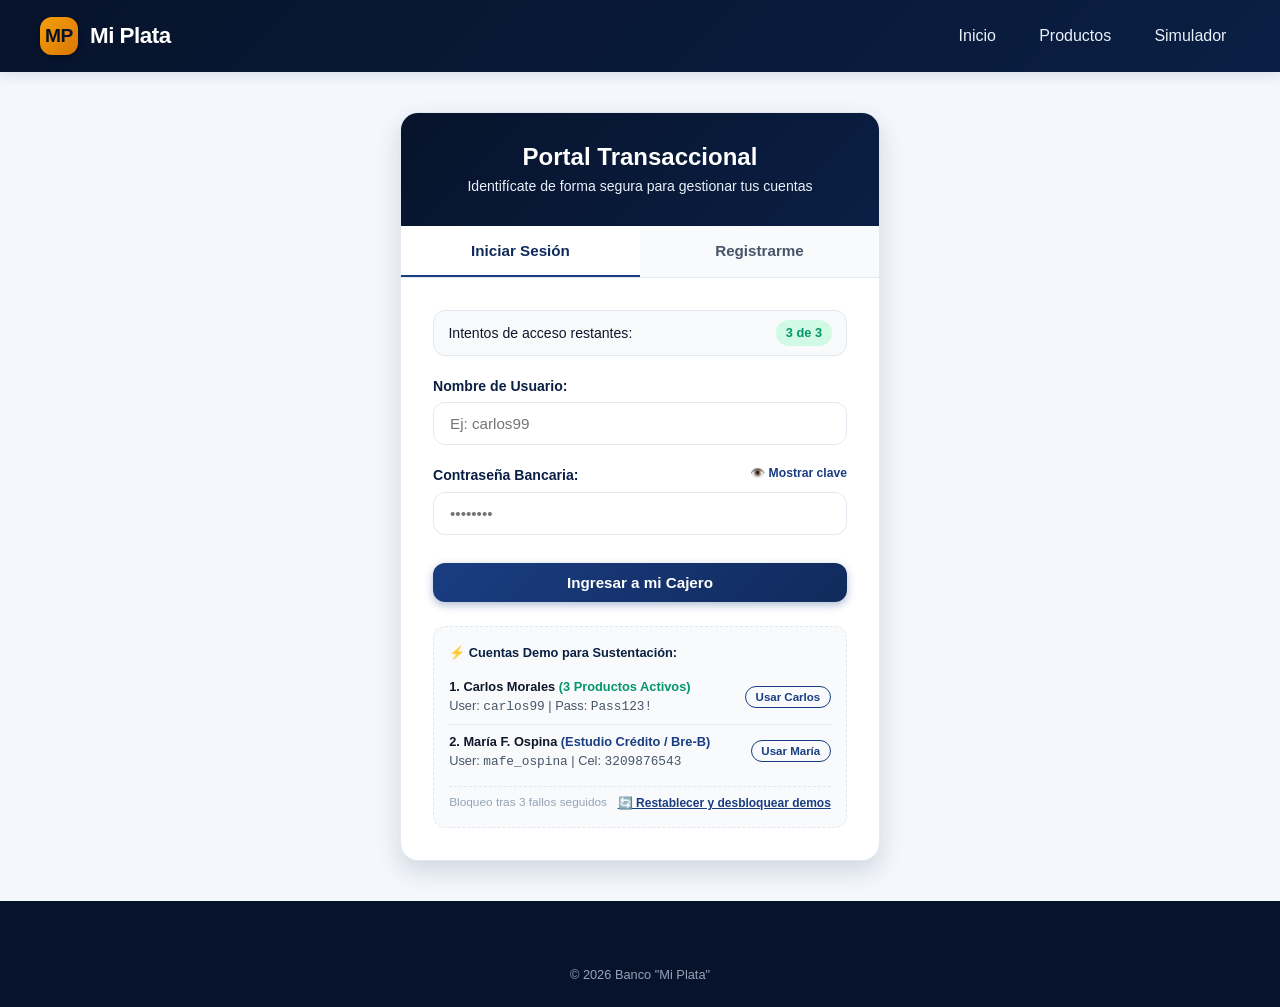
==== commit 5cf1dc75: "feat(frontend): auditoria integral de logica, persistencia de sobregiro, simulador de retiro en vivo" ====
--- a/src/frontend/cajero.html
+++ b/src/frontend/cajero.html
@@ -11,15 +11,18 @@
     <!-- Header Cajero -->
     <header class="site-header">
         <div class="header-container">
-            <div class="brand-logo">
+            <a href="index.html" class="brand-logo" title="Ir al inicio">
                 <span class="logo-icon">MP</span>
                 <span>Mi Plata · Cajero Digital</span>
-            </div>
-            <div style="display: flex; align-items: center; gap: 0.75rem;">
-                <button type="button" id="btn-abrir-perfil" class="btn btn-outline" style="color: #ffffff; border-color: rgba(255,255,255,0.4); padding: 0.5rem 1rem;">
+            </a>
+            <div style="display: flex; align-items: center; gap: 0.6rem; flex-wrap: wrap;">
+                <button type="button" id="btn-reiniciar-cajero-demo" class="btn btn-outline" style="color: #ffffff; border-color: rgba(255,255,255,0.35); padding: 0.45rem 0.85rem; font-size: 0.8rem;" title="Restablece los saldos iniciales de prueba">
+                    🔄 Reiniciar Demo
+                </button>
+                <button type="button" id="btn-abrir-perfil" class="btn btn-outline" style="color: #ffffff; border-color: rgba(255,255,255,0.4); padding: 0.45rem 0.9rem; font-size: 0.85rem;">
                     👤 Mi Perfil
                 </button>
-                <button type="button" id="btn-cerrar-sesion" class="btn btn-danger" style="padding: 0.5rem 1rem;">
+                <button type="button" id="btn-cerrar-sesion" class="btn btn-danger" style="padding: 0.45rem 0.9rem; font-size: 0.85rem;">
                     🚪 Salir
                 </button>
             </div>
@@ -31,7 +34,7 @@
         <div class="user-welcome-bar">
             <div class="user-info-text">
                 <h2>Bienvenido(a), <span id="txt-nombre-usuario">Cargando...</span></h2>
-                <p>Identificación: <strong id="txt-doc-usuario">---</strong> | Celular: <span id="txt-cel-usuario">---</span></p>
+                <p>Identificación: <strong id="txt-doc-usuario">---</strong> | Llave Bre-B (Celular): <strong id="txt-cel-usuario">---</strong></p>
             </div>
             <div style="display: flex; gap: 0.5rem; align-items: center;">
                 <span style="font-size: 0.85rem; color: var(--text-secondary);">Estado de Seguridad:</span>
@@ -41,12 +44,48 @@
 
         <!-- Alerta de Notificación Rápida del Cajero -->
         <div id="cajero-alerta" style="display: none;"></div>
+
+        <!-- Barra de Métricas y Resumen Financiero (Estructuras de Datos: reduce & filter) -->
+        <div class="kpi-grid" id="kpi-resumen-financiero">
+            <div class="kpi-card">
+                <div class="kpi-icon">💰</div>
+                <div class="kpi-info">
+                    <span class="kpi-lbl">Patrimonio Total</span>
+                    <strong class="kpi-val" id="kpi-patrimonio">$0</strong>
+                    <span class="kpi-sub">Suma activa (.reduce)</span>
+                </div>
+            </div>
+            <div class="kpi-card">
+                <div class="kpi-icon">📈</div>
+                <div class="kpi-info">
+                    <span class="kpi-lbl">Rendimientos Ganados</span>
+                    <strong class="kpi-val positive" id="kpi-rendimientos">$0</strong>
+                    <span class="kpi-sub">+1.5% en retiros ahorros</span>
+                </div>
+            </div>
+            <div class="kpi-card">
+                <div class="kpi-icon">💳</div>
+                <div class="kpi-info">
+                    <span class="kpi-lbl">Deuda en Tarjetas</span>
+                    <strong class="kpi-val negative" id="kpi-deuda">$0</strong>
+                    <span class="kpi-sub">Obligaciones vigentes</span>
+                </div>
+            </div>
+            <div class="kpi-card">
+                <div class="kpi-icon">📑</div>
+                <div class="kpi-info">
+                    <span class="kpi-lbl">Movimientos Totales</span>
+                    <strong class="kpi-val" id="kpi-total-movimientos">0</strong>
+                    <span class="kpi-sub" id="kpi-sub-cuenta">Cuenta activa</span>
+                </div>
+            </div>
+        </div>
 
         <!-- Portafolio y Tarjetas de Productos Financieros -->
         <div>
             <div style="display: flex; justify-content: space-between; align-items: center; margin-bottom: 0.75rem; flex-wrap: wrap; gap: 0.5rem;">
                 <h3 style="font-size: 1.15rem;">Tus Productos Financieros</h3>
-                <span style="font-size: 0.82rem; color: var(--text-secondary);">Haz clic sobre una cuenta para seleccionarla</span>
+                <span style="font-size: 0.82rem; color: var(--text-secondary);">Haz clic sobre una tarjeta para seleccionarla como cuenta activa</span>
             </div>
             <div class="accounts-overview-grid" id="contenedor-cuentas">
                 <!-- Se generan dinámicamente mediante cajero.js (cuentas activas + tarjetas de productos para solicitar) -->
@@ -59,7 +98,7 @@
             <div class="operations-panel">
                 <h3 style="font-size: 1.2rem; margin-bottom: 0.35rem;">Operaciones de Cajero</h3>
                 <p style="font-size: 0.85rem; color: var(--text-secondary);">
-                    Cuenta activa: <strong id="txt-cuenta-activa-label">---</strong>
+                    Cuenta seleccionada: <strong id="txt-cuenta-activa-label">---</strong>
                 </p>
 
                 <!-- Botonera de Opciones Rápidas -->
@@ -89,10 +128,21 @@
                         <div class="form-group">
                             <label class="form-label" for="consignar-monto">Monto a Consignar (COP):</label>
                             <input type="number" id="consignar-monto" class="form-control" placeholder="Ej: 200000" min="1000" step="1000" required>
-                            <span class="form-helper">Debe ser un valor positivo mayor a $0.</span>
-                        </div>
+                            <span class="form-helper">Ingresa un valor positivo mayor a $0 COP.</span>
+                        </div>
+
+                        <div class="quick-chips-wrapper">
+                            <span class="quick-chips-label">Depósito rápido en billetes:</span>
+                            <div class="quick-chips">
+                                <button type="button" class="chip-btn chip-consignar" data-monto="50000">+$50.000</button>
+                                <button type="button" class="chip-btn chip-consignar" data-monto="100000">+$100.000</button>
+                                <button type="button" class="chip-btn chip-consignar" data-monto="200000">+$200.000</button>
+                                <button type="button" class="chip-btn chip-consignar" data-monto="500000">+$500.000</button>
+                            </div>
+                        </div>
+
                         <div class="form-group">
-                            <label class="form-label" for="consignar-concepto">Concepto (Opcional):</label>
+                            <label class="form-label" for="consignar-concepto">Concepto / Referencia:</label>
                             <input type="text" id="consignar-concepto" class="form-control" placeholder="Ej: Depósito quincena" value="Depósito en cajero">
                         </div>
                         <button type="submit" class="btn btn-success" style="width: 100%;">
@@ -104,11 +154,29 @@
                     <form id="form-op-retirar" style="display: none;">
                         <div class="form-group">
                             <label class="form-label" for="retirar-monto">Monto a Retirar (COP):</label>
-                            <input type="number" id="retirar-monto" class="form-control" placeholder="Ej: 100000" min="1000" step="1000" required>
+                            <input type="number" id="retirar-monto" class="form-control" placeholder="Ej: 200000" min="1000" step="1000" required>
                             <span class="form-helper" id="helper-regla-retiro">
                                 Regla de cuenta: Rendimiento 1.5% en Ahorros o 20% sobregiro en Corriente.
                             </span>
                         </div>
+
+                        <div class="quick-chips-wrapper">
+                            <span class="quick-chips-label">Retiro rápido en cajero:</span>
+                            <div class="quick-chips">
+                                <button type="button" class="chip-btn chip-retiro" data-monto="20000">$20.000</button>
+                                <button type="button" class="chip-btn chip-retiro" data-monto="50000">$50.000</button>
+                                <button type="button" class="chip-btn chip-retiro" data-monto="100000">$100.000</button>
+                                <button type="button" class="chip-btn chip-retiro" data-monto="200000">$200.000</button>
+                                <button type="button" class="chip-btn chip-retiro" data-monto="400000">$400.000</button>
+                                <button type="button" class="chip-btn chip-retiro" data-monto="600000">$600.000</button>
+                            </div>
+                        </div>
+
+                        <!-- Previsualizador matemático en vivo de la regla de negocio -->
+                        <div id="retiro-sim-preview" style="font-size: 0.8rem; background: var(--navy-50); padding: 0.65rem 0.8rem; border-radius: var(--radius-sm); margin-bottom: 0.9rem; border-left: 3px solid var(--navy-600);">
+                            Selecciona o escribe un monto para previsualizar el cálculo bancario.
+                        </div>
+
                         <button type="submit" class="btn btn-primary" style="width: 100%;">
                             Efectuar Retiro en Efectivo
                         </button>
@@ -116,37 +184,65 @@
 
                     <!-- 3. Formulario Transferir con Llave Bre-B -->
                     <form id="form-op-transferir" style="display: none;">
+                        <div class="quick-chips-wrapper">
+                            <span class="quick-chips-label">Directorio Rápido de Destinatarios (1 Clic):</span>
+                            <div class="quick-chips">
+                                <button type="button" class="chip-btn chip-contacto-breb" data-canal="LLAVE_CELULAR" data-destino="3209876543" title="Transferir por Llave Celular a María Fernanda Ospina">
+                                    📱 María F. (3209876543)
+                                </button>
+                                <button type="button" class="chip-btn chip-contacto-breb" data-canal="LLAVE_DOCUMENTO" data-destino="987654321" title="Transferir por Llave Cédula a María Fernanda Ospina">
+                                    🪪 C.C. María (987654321)
+                                </button>
+                                <button type="button" class="chip-btn chip-contacto-breb" data-canal="CUENTA" data-destino="401-9900112-5" title="Transferir por Número de Cuenta a María Fernanda">
+                                    🏦 Cta. María (401-9900112-5)
+                                </button>
+                                <button type="button" class="chip-btn" id="btn-chip-mi-otra-cuenta" title="Transferir entre mis propias cuentas (Ahorros <-> Corriente)">
+                                    🔄 A mi otra cuenta
+                                </button>
+                            </div>
+                        </div>
+
                         <div class="form-group">
                             <label class="form-label" for="transferir-canal">Canal de Transferencia:</label>
                             <select id="transferir-canal" class="form-control">
                                 <option value="LLAVE_CELULAR">⚡ Llave Bre-B (Número de Celular)</option>
                                 <option value="LLAVE_DOCUMENTO">⚡ Llave Bre-B (Cédula / Documento)</option>
-                                <option value="CUENTA">Número de Cuenta Tradicional</option>
+                                <option value="CUENTA">🏦 Número de Cuenta Tradicional</option>
                             </select>
                         </div>
                         <div class="form-group">
                             <label class="form-label" id="label-transferir-destino" for="transferir-destino">Celular del Destinatario (Bre-B):</label>
                             <input type="text" id="transferir-destino" class="form-control" placeholder="Ej: 3209876543 (María Fernanda)" required>
-                            <span class="form-helper" id="helper-transferir-destino">Transfiere en segundos a cualquier usuario usando su llave.</span>
+                            <span class="form-helper" id="helper-transferir-destino">Transfiere sin costo en segundos usando la llave del destinatario.</span>
                         </div>
                         <div class="form-group">
                             <label class="form-label" for="transferir-monto">Monto a Transferir (COP):</label>
                             <input type="number" id="transferir-monto" class="form-control" placeholder="Ej: 50000" min="1000" step="1000" required>
                         </div>
+
+                        <div class="quick-chips-wrapper">
+                            <div class="quick-chips">
+                                <button type="button" class="chip-btn chip-transferir-monto" data-monto="25000">$25.000</button>
+                                <button type="button" class="chip-btn chip-transferir-monto" data-monto="50000">$50.000</button>
+                                <button type="button" class="chip-btn chip-transferir-monto" data-monto="100000">$100.000</button>
+                                <button type="button" class="chip-btn chip-transferir-monto" data-monto="250000">$250.000</button>
+                            </div>
+                        </div>
+
                         <div class="form-group">
                             <label class="form-label" for="transferir-concepto">Motivo de la Transferencia:</label>
-                            <input type="text" id="transferir-concepto" class="form-control" placeholder="Ej: Pago de almuerzo" value="Transferencia inmediata">
+                            <input type="text" id="transferir-concepto" class="form-control" placeholder="Ej: Pago de almuerzo" value="Transferencia inmediata Bre-B">
                         </div>
                         <button type="submit" class="btn btn-primary" style="width: 100%;">
-                            Enviar Transferencia
+                            Enviar Transferencia Ahora
                         </button>
                     </form>
 
                     <!-- 4. Formulario Operaciones Tarjeta de Crédito (Compra y Pago) -->
                     <form id="form-op-credito" style="display: none;">
                         <div id="tc-aviso-no-cuenta" style="display: none; padding: 1rem; background: var(--gold-100); border-radius: var(--radius-md); border: 1px solid var(--gold-500); margin-bottom: 1rem; font-size: 0.88rem; color: var(--navy-900);">
-                            <strong>Aún no tienes Tarjeta de Crédito.</strong>
-                            <p style="margin-top: 0.25rem;">Completa un breve estudio de crédito con tus ingresos para solicitarla.</p>
+                            <strong>Aún no tienes Tarjeta de Crédito activa.</strong>
+                            <p style="margin-top: 0.25rem;">Realiza nuestro estudio crediticio inmediato certificando tus ingresos mensuales.</p>
                             <button type="button" id="btn-ir-estudio-tc" class="btn btn-accent" style="margin-top: 0.5rem; font-size: 0.82rem; padding: 0.4rem 0.8rem;">
                                 Iniciar Estudio de Crédito
                             </button>
@@ -156,21 +252,28 @@
                             <div class="form-group">
                                 <label class="form-label" for="tc-accion">Acción con la Tarjeta:</label>
                                 <select id="tc-accion" class="form-control">
-                                    <option value="compra">Realizar Compra / Avance a Cuotas</option>
-                                    <option value="pago">Pagar / Abonar a la Deuda</option>
+                                    <option value="compra">🛍️ Realizar Compra / Avance a Cuotas</option>
+                                    <option value="pago">💵 Pagar / Abonar a la Deuda</option>
                                 </select>
                             </div>
                             <div id="tc-bloque-compra">
                                 <div class="form-group">
                                     <label class="form-label" for="tc-comercio">Establecimiento / Comercio:</label>
-                                    <input type="text" id="tc-comercio" class="form-control" placeholder="Ej: Almacenes Éxito" value="Supermercado">
+                                    <input type="text" id="tc-comercio" class="form-control" placeholder="Ej: Almacenes Éxito" value="Tecnología & Hogar">
                                 </div>
                                 <div class="form-group">
                                     <label class="form-label" for="tc-monto-compra">Monto de la Compra (COP):</label>
-                                    <input type="number" id="tc-monto-compra" class="form-control" placeholder="Ej: 450000" min="10000">
+                                    <input type="number" id="tc-monto-compra" class="form-control" placeholder="Ej: 600000" min="10000">
+                                </div>
+                                <div class="quick-chips-wrapper">
+                                    <div class="quick-chips">
+                                        <button type="button" class="chip-btn chip-tc-compra" data-monto="200000">$200.000</button>
+                                        <button type="button" class="chip-btn chip-tc-compra" data-monto="600000">$600.000</button>
+                                        <button type="button" class="chip-btn chip-tc-compra" data-monto="1200000">$1.200.000</button>
+                                    </div>
                                 </div>
                                 <div class="form-group">
-                                    <label class="form-label" for="tc-cuotas">Número de Cuotas:</label>
+                                    <label class="form-label" for="tc-cuotas">Número de Cuotas (Amortización Francesa):</label>
                                     <select id="tc-cuotas" class="form-control">
                                         <option value="1">1 cuota (0% interés)</option>
                                         <option value="2">2 cuotas (0% interés)</option>
@@ -178,23 +281,52 @@
                                         <option value="6" selected>6 cuotas (1.9% mensual)</option>
                                         <option value="12">12 cuotas (2.3% mensual)</option>
                                         <option value="24">24 cuotas (2.3% mensual)</option>
+                                        <option value="36">36 cuotas (2.3% mensual)</option>
                                     </select>
                                 </div>
-                                <div id="tc-sim-preview" style="font-size: 0.82rem; background: var(--navy-50); padding: 0.6rem; border-radius: var(--radius-sm); margin-bottom: 0.8rem;">
-                                    Cuota estimada: <strong>$0</strong>
+                                <div id="tc-sim-preview" style="font-size: 0.82rem; background: var(--navy-50); padding: 0.65rem; border-radius: var(--radius-sm); margin-bottom: 0.8rem; border-left: 3px solid var(--gold-500);">
+                                    Ingresa o selecciona un valor para calcular la cuota mensual.
                                 </div>
                                 <button type="submit" id="btn-tc-ejecutar" class="btn btn-accent" style="width: 100%;">
                                     Autorizar Compra a Cuotas
                                 </button>
                             </div>
                             <div id="tc-bloque-pago" style="display: none;">
+                                <div style="background: #f8fafc; padding: 0.75rem; border-radius: var(--radius-sm); border: 1px solid var(--border-light); margin-bottom: 0.85rem; font-size: 0.8rem;">
+                                    <div style="display: flex; justify-content: space-between; margin-bottom: 0.25rem;">
+                                        <span>Deuda Total Vigente:</span>
+                                        <strong id="txt-tc-deuda-resumen" style="color: var(--crimson-600);">$0</strong>
+                                    </div>
+                                    <div style="display: flex; justify-content: space-between;">
+                                        <span>Cuota Mensual Estimada:</span>
+                                        <strong id="txt-tc-cuota-resumen" style="color: var(--navy-800);">$0</strong>
+                                    </div>
+                                </div>
+
+                                <div class="quick-chips-wrapper">
+                                    <span class="quick-chips-label">Opciones rápidas de abono:</span>
+                                    <div class="quick-chips">
+                                        <button type="button" class="chip-btn" id="btn-tc-pagar-cuota">Pagar Cuota del Mes</button>
+                                        <button type="button" class="chip-btn" id="btn-tc-pagar-total">Pagar Deuda Total</button>
+                                    </div>
+                                </div>
+
+                                <div class="form-group">
+                                    <label class="form-label" for="tc-origen-pago">Medio de Pago:</label>
+                                    <select id="tc-origen-pago" class="form-control">
+                                        <option value="EFECTIVO">💵 Efectivo en Cajero</option>
+                                        <option value="AHORROS">🏦 Debitar de mi Cuenta de Ahorros</option>
+                                        <option value="CORRIENTE">🏢 Debitar de mi Cuenta Corriente</option>
+                                    </select>
+                                </div>
+
                                 <div class="form-group">
                                     <label class="form-label" for="tc-monto-pago">Valor a Pagar (COP):</label>
                                     <input type="number" id="tc-monto-pago" class="form-control" placeholder="Ej: 100000" min="1000">
-                                    <span class="form-helper">Se descontará de la deuda y liberará cupo disponible.</span>
+                                    <span class="form-helper">Se descontará de la deuda y liberará tu cupo disponible al instante.</span>
                                 </div>
                                 <button type="submit" id="btn-tc-pagar" class="btn btn-success" style="width: 100%;">
-                                    Pagar Deuda de Tarjeta
+                                    Confirmar Pago de Tarjeta
                                 </button>
                             </div>
                         </div>
@@ -206,18 +338,36 @@
             <div class="transactions-panel">
                 <div style="display: flex; justify-content: space-between; align-items: center; flex-wrap: wrap; gap: 0.5rem; margin-bottom: 0.75rem;">
                     <div>
-                        <h3 style="font-size: 1.2rem;">Historial de Movimientos</h3>
-                        <p style="font-size: 0.82rem; color: var(--text-secondary);">Orden cronológico descendente</p>
+                        <h3 style="font-size: 1.2rem;">Historial y Auditoría de Movimientos</h3>
+                        <p style="font-size: 0.82rem; color: var(--text-secondary);">Orden cronológico descendente · Clic en 🧾 para ver comprobante</p>
                     </div>
                     <div>
                         <select id="filtro-tipo-movimiento" class="form-control" style="font-size: 0.82rem; padding: 0.4rem 0.6rem;">
-                            <option value="TODOS">Todos los tipos</option>
+                            <option value="TODOS">Todos los movimientos</option>
                             <option value="CONSIGNACION">Consignaciones</option>
                             <option value="RETIRO">Retiros</option>
                             <option value="TRANSFERENCIA_ENVIADA">Transferencias Enviadas</option>
                             <option value="TRANSFERENCIA_RECIBIDA">Transferencias Recibidas</option>
                             <option value="COMPRA_CREDITO">Compras Tarjeta</option>
+                            <option value="PAGO_TARJETA">Abonos a Tarjeta</option>
+                            <option value="APERTURA">Aperturas de Cuenta</option>
                         </select>
+                    </div>
+                </div>
+
+                <!-- Barra de Auditoría de Arreglos (Tema 7: filter, pop, shift) -->
+                <div class="array-tools-bar">
+                    <div class="search-box">
+                        <span class="search-icon">🔍</span>
+                        <input type="text" id="filtro-busqueda-texto" class="form-control" placeholder="Filtrar con .filter() por concepto, fecha o monto...">
+                    </div>
+                    <div class="array-actions">
+                        <button type="button" id="btn-pop-movimiento" class="btn btn-outline-warning btn-sm" title="Remueve el último movimiento y revierte su saldo usando array.pop()">
+                            ⎌ Deshacer Último <code>.pop()</code>
+                        </button>
+                        <button type="button" id="btn-shift-movimiento" class="btn btn-outline-secondary btn-sm" title="Remueve el registro más antiguo del historial usando array.shift()">
+                            🧹 Depurar Primero <code>.shift()</code>
+                        </button>
                     </div>
                 </div>
 
@@ -230,6 +380,7 @@
                                 <th>Detalle</th>
                                 <th>Monto</th>
                                 <th>Saldo Resultante</th>
+                                <th style="text-align: center;">Recibo</th>
                             </tr>
                         </thead>
                         <tbody id="tbody-movimientos">
@@ -245,25 +396,31 @@
     <div class="modal-overlay" id="modal-solicitud-corriente">
         <div class="modal-card">
             <div class="modal-header">
-                <h3 style="color: #ffffff; font-size: 1.15rem;">Estudio para Cuenta Corriente</h3>
+                <h3 style="color: #ffffff; font-size: 1.15rem;">Estudio Financiero: Cuenta Corriente</h3>
                 <button type="button" class="close-modal-btn" id="btn-cerrar-modal-corriente">&times;</button>
             </div>
             <div class="modal-body">
                 <p style="font-size: 0.88rem; color: var(--text-secondary); margin-bottom: 1rem;">
-                    La Cuenta Corriente incluye un margen de sobregiro autorizado del 20% para transacciones comerciales. Para su habilitación, se requiere certificar ingresos mensuales mínimos de $2.000.000 COP.
+                    La Cuenta Corriente incluye un margen de <strong>sobregiro autorizado del 20%</strong> para operaciones comerciales. Para su aprobación se requiere certificar ingresos mensuales mínimos de <strong>$2.000.000 COP</strong>.
                 </p>
                 <div id="corriente-feedback" style="display: none;"></div>
                 <form id="form-solicitar-corriente">
                     <div class="form-group">
                         <label class="form-label" for="corriente-ingresos">Ingresos Mensuales Certificados (COP):</label>
-                        <input type="number" id="corriente-ingresos" class="form-control" placeholder="Ej: 2500000" min="500000" step="50000" required>
-                        <span class="form-helper">Requisito mínimo para sobregiro: $2.000.000 COP.</span>
+                        <input type="number" id="corriente-ingresos" class="form-control" placeholder="Ej: 2800000" min="500000" step="50000" required>
+                        <span class="form-helper">Mínimo requerido para aprobación: $2.000.000 COP.</span>
+                    </div>
+                    <div class="quick-chips-wrapper">
+                        <div class="quick-chips">
+                            <button type="button" class="chip-btn chip-ingreso-corriente" data-monto="1200000">$1.200.000 (Rechazo)</button>
+                            <button type="button" class="chip-btn chip-ingreso-corriente" data-monto="2800000">$2.800.000 (Aprobado)</button>
+                        </div>
                     </div>
                     <div class="form-group">
                         <label class="form-label" for="corriente-actividad">Actividad Económica:</label>
                         <select id="corriente-actividad" class="form-control" required>
                             <option value="Empleado">Empleado con contrato laboral</option>
-                            <option value="Independiente">Independiente con RUT</option>
+                            <option value="Independiente">Profesional Independiente con RUT</option>
                             <option value="Empresario">Empresario / Comerciante</option>
                         </select>
                     </div>
@@ -286,13 +443,20 @@
             </div>
             <div class="modal-body">
                 <p style="font-size: 0.88rem; color: var(--text-secondary); margin-bottom: 1rem;">
-                    Calcula tu capacidad de endeudamiento para emitir tu tarjeta con compras diferidas hasta 36 cuotas y tasa 0% en 1 o 2 cuotas.
+                    Evaluamos tu capacidad de endeudamiento en línea para emitir tu tarjeta Visa con compras diferidas hasta 36 cuotas y 0% de interés a 1 o 2 meses.
                 </p>
                 <div id="credito-feedback" style="display: none;"></div>
                 <form id="form-solicitar-credito">
                     <div class="form-group">
                         <label class="form-label" for="credito-ingresos">Ingresos Mensuales Comprobables (COP):</label>
                         <input type="number" id="credito-ingresos" class="form-control" placeholder="Ej: 3800000" min="500000" step="50000" required>
+                    </div>
+                    <div class="quick-chips-wrapper">
+                        <div class="quick-chips">
+                            <button type="button" class="chip-btn chip-ingreso-tc" data-monto="1000000">$1.0M (Insuficiente)</button>
+                            <button type="button" class="chip-btn chip-ingreso-tc" data-monto="2200000">$2.2M (Visa Clásica)</button>
+                            <button type="button" class="chip-btn chip-ingreso-tc" data-monto="4500000">$4.5M (Visa Gold)</button>
+                        </div>
                     </div>
                     <div class="form-group">
                         <label class="form-label" for="credito-actividad">Tipo de Ocupación:</label>
@@ -303,7 +467,7 @@
                         </select>
                     </div>
                     <div id="credito-preaprobado-box" style="display: none; padding: 0.85rem; background: var(--emerald-50); border: 1.5px solid var(--emerald-500); border-radius: var(--radius-md); margin-bottom: 1rem; font-size: 0.88rem;">
-                        <span style="font-weight: 700; color: var(--emerald-600);">¡Preaprobado Bancario!</span>
+                        <span style="font-weight: 700; color: var(--emerald-600);">Resultado Preaprobado Bancario:</span>
                         <div id="credito-preaprobado-texto" style="margin-top: 0.25rem;"></div>
                     </div>
                     <div class="modal-footer" style="padding: 1rem 0 0 0; background: none; border-top: none;">
@@ -374,6 +538,48 @@
                         🗑️ Eliminar Mi Cuenta de Usuario
                     </button>
                 </div>
+            </div>
+        </div>
+    </div>
+
+    <!-- Modal 4: Comprobante Digital Bancario / Voucher Térmico -->
+    <div class="modal-overlay" id="modal-comprobante">
+        <div class="modal-card receipt-modal-card">
+            <div class="receipt-paper" id="receipt-to-print">
+                <div class="receipt-header">
+                    <div class="receipt-bank-name">BANCO MI PLATA S.A.</div>
+                    <div class="receipt-nit">NIT 900.824.119-4 · RED ATM-COL</div>
+                    <div class="receipt-terminal">TERMINAL: ATM-0492 · MEDELLÍN, COL</div>
+                    <div class="receipt-divider">================================</div>
+                    <div class="receipt-title" id="rec-titulo">COMPROBANTE DE TRANSACCIÓN</div>
+                    <div class="receipt-divider">================================</div>
+                </div>
+                <div class="receipt-body">
+                    <div class="receipt-line"><span>FECHA / HORA:</span><span id="rec-fecha-hora">--/--/---- --:--</span></div>
+                    <div class="receipt-line"><span>NO. APROBACIÓN:</span><span id="rec-aprobacion">094821</span></div>
+                    <div class="receipt-line"><span>TITULAR:</span><span id="rec-titular">---</span></div>
+                    <div class="receipt-line"><span>PRODUCTO:</span><span id="rec-producto">---</span></div>
+                    <div class="receipt-line"><span>TIPO OPERACIÓN:</span><span id="rec-tipo">---</span></div>
+                    <div class="receipt-line"><span>DETALLE:</span><span id="rec-detalle">---</span></div>
+                    <div class="receipt-divider">--------------------------------</div>
+                    <div class="receipt-line receipt-total"><span>VALOR OPERACIÓN:</span><strong id="rec-monto">$0 COP</strong></div>
+                    <div class="receipt-line"><span>COSTO TRANSACCIÓN:</span><span>$0 COP (GRATIS)</span></div>
+                    <div class="receipt-line"><span>SALDO DISPONIBLE:</span><strong id="rec-saldo-nuevo">$0 COP</strong></div>
+                    <div class="receipt-divider">================================</div>
+                    <div class="receipt-footer-notes">
+                        <p>Conserve este recibo para cualquier reclamo.</p>
+                        <p>Línea Nacional Gratuita 01-8000-00-PLATA</p>
+                        <div class="receipt-barcode">||| | |||| || | ||||| || ||| ||||| |||</div>
+                    </div>
+                </div>
+            </div>
+            <div class="modal-footer" style="display: flex; gap: 0.75rem; justify-content: center;">
+                <button type="button" class="btn btn-outline" id="btn-imprimir-comprobante">
+                    🖨️ Imprimir / Guardar PDF
+                </button>
+                <button type="button" class="btn btn-primary" id="btn-cerrar-comprobante">
+                    ✓ Continuar en Cajero
+                </button>
             </div>
         </div>
     </div>
--- a/src/frontend/css/styles.css
+++ b/src/frontend/css/styles.css
@@ -876,6 +876,304 @@
     cursor: pointer;
 }
 
+/* KPI Summary Grid (Estructuras de Datos: reduce & filter) */
+.kpi-grid {
+    display: grid;
+    grid-template-columns: repeat(4, 1fr);
+    gap: 1rem;
+    margin-bottom: 1.5rem;
+}
+
+.kpi-card {
+    background: var(--surface-card);
+    border: 1px solid var(--border-light);
+    border-radius: var(--radius-md);
+    padding: 1rem 1.15rem;
+    display: flex;
+    align-items: center;
+    gap: 0.9rem;
+    box-shadow: var(--shadow-sm);
+    transition: transform var(--transition-fast), box-shadow var(--transition-fast);
+}
+
+.kpi-card:hover {
+    transform: translateY(-2px);
+    box-shadow: var(--shadow-md);
+}
+
+.kpi-icon {
+    font-size: 1.8rem;
+    background: var(--navy-50);
+    width: 48px;
+    height: 48px;
+    border-radius: 50%;
+    display: grid;
+    place-items: center;
+    flex-shrink: 0;
+}
+
+.kpi-info {
+    display: flex;
+    flex-direction: column;
+    min-width: 0;
+}
+
+.kpi-lbl {
+    font-size: 0.74rem;
+    text-transform: uppercase;
+    font-weight: 600;
+    color: var(--text-secondary);
+    letter-spacing: 0.5px;
+}
+
+.kpi-val {
+    font-size: 1.25rem;
+    font-weight: 800;
+    color: var(--navy-900);
+    white-space: nowrap;
+    overflow: hidden;
+    text-overflow: ellipsis;
+}
+
+.kpi-val.positive {
+    color: var(--emerald-600);
+}
+
+.kpi-val.negative {
+    color: var(--crimson-600);
+}
+
+.kpi-sub {
+    font-size: 0.68rem;
+    color: var(--text-muted);
+}
+
+/* Chips de montos rápidos */
+.quick-chips-wrapper {
+    margin-bottom: 1rem;
+}
+
+.quick-chips-label {
+    display: block;
+    font-size: 0.78rem;
+    font-weight: 600;
+    color: var(--text-secondary);
+    margin-bottom: 0.4rem;
+}
+
+.quick-chips {
+    display: flex;
+    flex-wrap: wrap;
+    gap: 0.4rem;
+}
+
+.chip-btn {
+    background: var(--navy-50);
+    border: 1px solid var(--navy-100);
+    color: var(--navy-800);
+    padding: 0.35rem 0.75rem;
+    font-size: 0.8rem;
+    font-weight: 600;
+    border-radius: 9999px;
+    cursor: pointer;
+    transition: all var(--transition-fast);
+}
+
+.chip-btn:hover {
+    background: var(--navy-700);
+    color: var(--surface-white);
+    border-color: var(--navy-700);
+    transform: translateY(-1px);
+}
+
+.chip-btn:active {
+    transform: scale(0.96);
+}
+
+/* Barra de Auditoría de Arreglos (Tema 7) */
+.array-tools-bar {
+    display: flex;
+    justify-content: space-between;
+    align-items: center;
+    gap: 0.75rem;
+    margin-bottom: 0.85rem;
+    flex-wrap: wrap;
+    padding: 0.65rem 0.85rem;
+    background: #f8fafc;
+    border: 1px solid var(--border-light);
+    border-radius: var(--radius-sm);
+}
+
+.search-box {
+    position: relative;
+    flex: 1;
+    min-width: 200px;
+}
+
+.search-box input {
+    padding-left: 2rem;
+    font-size: 0.82rem;
+    height: 34px;
+}
+
+.search-box .search-icon {
+    position: absolute;
+    left: 0.65rem;
+    top: 50%;
+    transform: translateY(-50%);
+    font-size: 0.85rem;
+    pointer-events: none;
+    opacity: 0.6;
+}
+
+.array-actions {
+    display: flex;
+    gap: 0.4rem;
+    align-items: center;
+}
+
+.array-actions .btn-sm {
+    font-size: 0.75rem;
+    padding: 0.35rem 0.65rem;
+    border-radius: var(--radius-sm);
+    cursor: pointer;
+}
+
+.btn-outline-warning {
+    background: transparent;
+    border: 1px solid var(--gold-500);
+    color: #92400e;
+}
+.btn-outline-warning:hover {
+    background: var(--gold-500);
+    color: #fff;
+}
+
+.btn-outline-secondary {
+    background: transparent;
+    border: 1px solid var(--text-muted);
+    color: var(--text-secondary);
+}
+.btn-outline-secondary:hover {
+    background: var(--text-secondary);
+    color: #fff;
+}
+
+/* Comprobante Digital / Voucher Térmico de Cajero */
+.receipt-modal-card {
+    max-width: 430px;
+    background: #ffffff;
+    border-radius: var(--radius-lg);
+    box-shadow: 0 20px 25px -5px rgba(0, 0, 0, 0.3), 0 10px 10px -5px rgba(0, 0, 0, 0.2);
+}
+
+.receipt-paper {
+    background: #ffffff;
+    color: #0f172a;
+    font-family: 'Courier New', Courier, monospace;
+    padding: 1.75rem 1.5rem;
+    border-bottom: 2px dashed #cbd5e1;
+    position: relative;
+}
+
+.receipt-header {
+    text-align: center;
+}
+
+.receipt-bank-name {
+    font-size: 1.15rem;
+    font-weight: 900;
+    letter-spacing: 1px;
+    color: #0f172a;
+}
+
+.receipt-nit, .receipt-terminal {
+    font-size: 0.72rem;
+    color: #475569;
+}
+
+.receipt-divider {
+    font-size: 0.75rem;
+    color: #94a3b8;
+    letter-spacing: -1px;
+    margin: 0.4rem 0;
+    text-align: center;
+    user-select: none;
+}
+
+.receipt-title {
+    font-size: 0.85rem;
+    font-weight: 800;
+    text-transform: uppercase;
+    letter-spacing: 0.5px;
+    color: #0f172a;
+}
+
+.receipt-body {
+    margin-top: 0.5rem;
+    font-size: 0.78rem;
+}
+
+.receipt-line {
+    display: flex;
+    justify-content: space-between;
+    margin-bottom: 0.35rem;
+}
+
+.receipt-line span:first-child {
+    color: #475569;
+}
+
+.receipt-total {
+    font-size: 0.95rem;
+    font-weight: 800;
+    color: #047857;
+    margin: 0.5rem 0;
+}
+
+.receipt-footer-notes {
+    text-align: center;
+    margin-top: 0.75rem;
+    font-size: 0.7rem;
+    color: #64748b;
+}
+
+.receipt-barcode {
+    font-size: 1.35rem;
+    letter-spacing: 4px;
+    margin-top: 0.5rem;
+    user-select: none;
+    color: #0f172a;
+}
+
+/* Impresión térmica / exportación */
+@media print {
+    body * {
+        visibility: hidden !important;
+    }
+    #modal-comprobante,
+    #modal-comprobante * {
+        visibility: visible !important;
+    }
+    #modal-comprobante {
+        position: absolute;
+        left: 0;
+        top: 0;
+        width: 100%;
+        background: #fff;
+        display: block !important;
+        padding: 0;
+    }
+    .receipt-modal-card {
+        box-shadow: none !important;
+        border: none !important;
+        max-width: 100% !important;
+    }
+    .modal-footer {
+        display: none !important;
+    }
+}
+
 /* Footer Corporativo */
 .site-footer {
     background: var(--navy-900);
@@ -937,7 +1235,7 @@
         width: 100%;
     }
 
-    .products-grid, .accounts-overview-grid {
+    .products-grid, .accounts-overview-grid, .kpi-grid {
         grid-template-columns: 1fr;
     }
 
@@ -982,7 +1280,7 @@
         grid-template-columns: repeat(2, 1fr);
     }
 
-    .accounts-overview-grid {
+    .accounts-overview-grid, .kpi-grid {
         grid-template-columns: repeat(2, 1fr);
     }
 
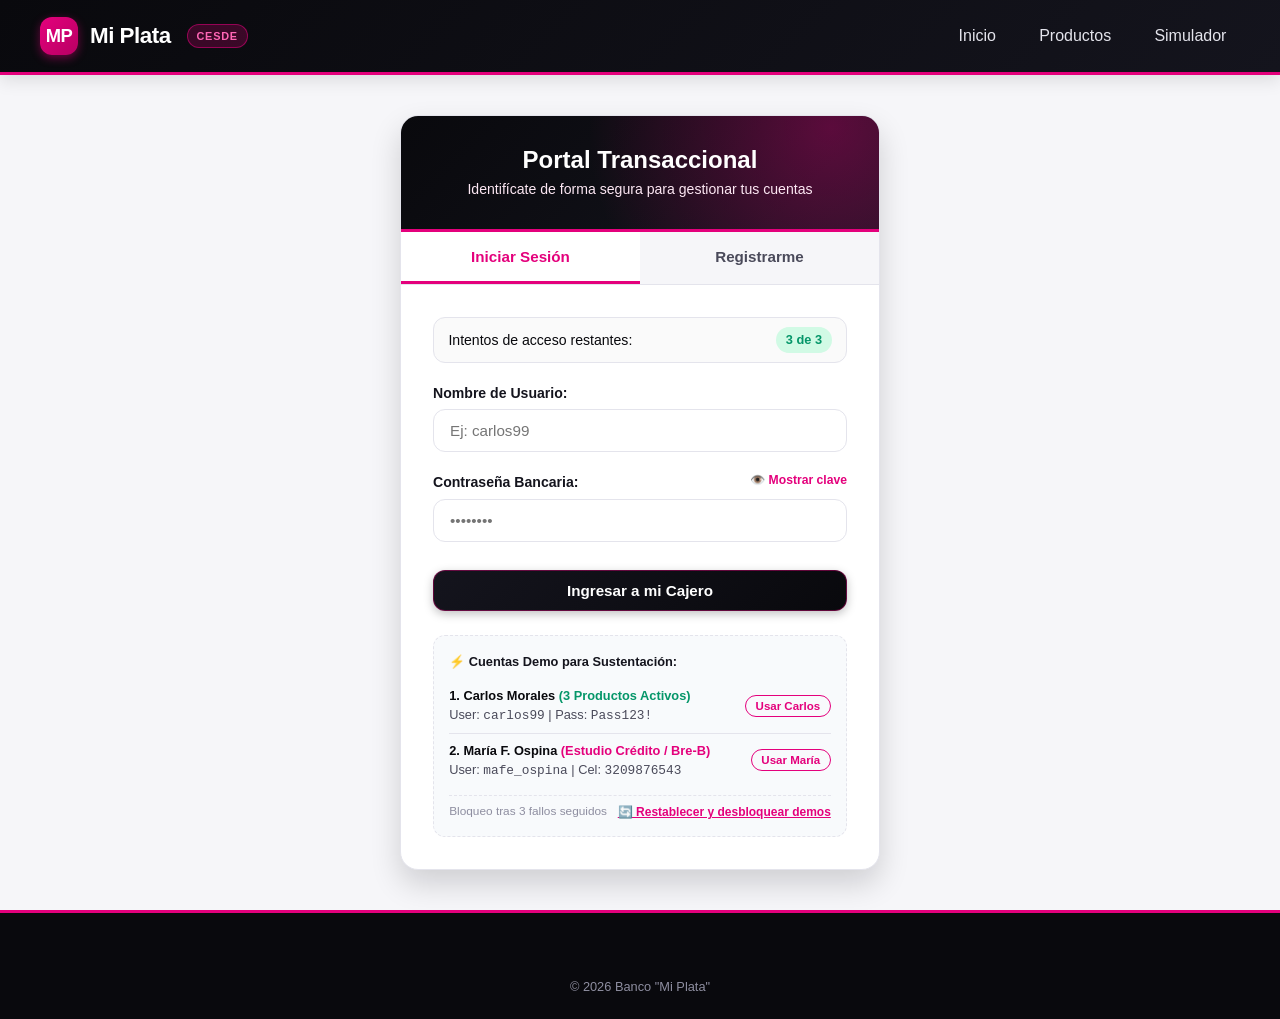
==== commit 3411930a: "style(frontend): aplicar identidad visual institucional CESDE en negro, blanco y magenta" ====
--- a/src/frontend/cajero.html
+++ b/src/frontend/cajero.html
@@ -13,7 +13,7 @@
         <div class="header-container">
             <a href="index.html" class="brand-logo" title="Ir al inicio">
                 <span class="logo-icon">MP</span>
-                <span>Mi Plata · Cajero Digital</span>
+                <span>Mi Plata · Cajero Digital</span><span class="cesde-pill">CESDE</span>
             </a>
             <div style="display: flex; align-items: center; gap: 0.6rem; flex-wrap: wrap;">
                 <button type="button" id="btn-reiniciar-cajero-demo" class="btn btn-outline" style="color: #ffffff; border-color: rgba(255,255,255,0.35); padding: 0.45rem 0.85rem; font-size: 0.8rem;" title="Restablece los saldos iniciales de prueba">
--- a/src/frontend/css/styles.css
+++ b/src/frontend/css/styles.css
@@ -1,23 +1,32 @@
-/* Estilos generales y responsive */
+/* Estilos generales y responsive - Identidad Visual Institucional CESDE (Negro, Blanco & Magenta) */
 :root {
-    /* Paleta Institucional "Mi Plata" */
-    --navy-900: #07132b;
-    --navy-800: #0a1f44;
-    --navy-700: #102a5c;
-    --navy-600: #1a3d82;
-    --navy-500: #2554ab;
-    --navy-100: #eaf0fa;
-    --navy-50:  #f4f7fc;
-
-    /* Acentos de Marca */
+    /* Paleta Institucional CESDE: Negro Obsidiana, Blanco Puro y Magenta Insignia */
+    --cesde-black:        #09090d;
+    --cesde-charcoal:     #14141d;
+    --cesde-graphite:     #222230;
+    --cesde-magenta:      #e4007c;
+    --cesde-magenta-dark: #b80063;
+    --cesde-magenta-soft: #ff4da6;
+    --cesde-magenta-tint: #fdf2f8;
+
+    /* Mapeo de variables estructurales al tema Negro & Magenta */
+    --navy-900: #09090d;
+    --navy-800: #14141d;
+    --navy-700: #222230;
+    --navy-600: #e4007c;
+    --navy-500: #ff1a94;
+    --navy-100: #fce7f3;
+    --navy-50:  #f6f6f9;
+
+    /* Acentos Financieros y de Marca */
     --emerald-500: #10b981;
     --emerald-600: #059669;
     --emerald-100: #d1fae5;
     --emerald-50:  #ecfdf5;
 
-    --gold-500: #f59e0b;
-    --gold-600: #d97706;
-    --gold-100: #fef3c7;
+    --gold-500: #e4007c;
+    --gold-600: #b80063;
+    --gold-100: #fce7f3;
 
     --crimson-500: #ef4444;
     --crimson-600: #dc2626;
@@ -26,11 +35,11 @@
     /* Neutros y Superficies */
     --surface-white: #ffffff;
     --surface-card:  #ffffff;
-    --text-primary:  #0f172a;
-    --text-secondary:#475569;
-    --text-muted:    #94a3b8;
-    --border-light:  #e2e8f0;
-    --border-focus:  #2554ab;
+    --text-primary:  #09090d;
+    --text-secondary:#4a4a5a;
+    --text-muted:    #8e8ea0;
+    --border-light:  #e4e4ec;
+    --border-focus:  #e4007c;
 
     /* Tipografía y Espaciados */
     --font-main: -apple-system, BlinkMacSystemFont, "Segoe UI", Roboto, "Helvetica Neue", Arial, sans-serif;
@@ -39,11 +48,11 @@
     --radius-lg: 18px;
     --radius-full: 9999px;
 
-    /* Sombras */
-    --shadow-sm: 0 1px 3px rgba(10, 31, 68, 0.08);
-    --shadow-md: 0 4px 12px rgba(10, 31, 68, 0.10);
-    --shadow-lg: 0 10px 25px rgba(10, 31, 68, 0.15);
-    --shadow-glow: 0 0 15px rgba(37, 84, 171, 0.25);
+    /* Sombras con matiz negro/magenta */
+    --shadow-sm: 0 2px 5px rgba(9, 9, 13, 0.06);
+    --shadow-md: 0 6px 16px rgba(9, 9, 13, 0.10);
+    --shadow-lg: 0 14px 30px rgba(9, 9, 13, 0.16);
+    --shadow-glow: 0 0 18px rgba(228, 0, 124, 0.30);
 
     /* Transiciones */
     --transition-fast: 0.18s ease-in-out;
@@ -75,26 +84,27 @@
 }
 
 a {
-    color: var(--navy-600);
+    color: var(--cesde-magenta);
     text-decoration: none;
     transition: color var(--transition-fast);
 }
 
 a:hover {
-    color: var(--navy-800);
+    color: var(--cesde-magenta-dark);
 }
 
 /* ==========================================================================
-   HEADER Y NAVBAR
+   HEADER Y NAVBAR (NEGRO OBSIDIANA + LÍNEA INSIGNIA MAGENTA CESDE)
    ========================================================================== */
 .site-header {
-    background: linear-gradient(135deg, var(--navy-900) 0%, var(--navy-800) 100%);
+    background: linear-gradient(135deg, var(--cesde-black) 0%, var(--cesde-charcoal) 100%);
     color: var(--surface-white);
     padding: 1rem 1.5rem;
     position: sticky;
     top: 0;
     z-index: 100;
     box-shadow: var(--shadow-md);
+    border-bottom: 3px solid var(--cesde-magenta);
 }
 
 .header-container {
@@ -117,17 +127,34 @@
     letter-spacing: -0.5px;
 }
 
+.brand-logo:hover {
+    color: var(--surface-white);
+}
+
 .brand-logo .logo-icon {
     width: 38px;
     height: 38px;
-    background: linear-gradient(135deg, var(--gold-500), var(--gold-600));
-    color: var(--navy-900);
+    background: linear-gradient(135deg, var(--cesde-magenta), var(--cesde-magenta-dark));
+    color: var(--surface-white);
     border-radius: var(--radius-md);
     display: grid;
     place-items: center;
     font-weight: 900;
-    font-size: 1.2rem;
-    box-shadow: 0 2px 6px rgba(0,0,0,0.25);
+    font-size: 1.15rem;
+    box-shadow: 0 3px 10px rgba(228, 0, 124, 0.45);
+}
+
+.cesde-pill {
+    font-size: 0.68rem;
+    font-weight: 800;
+    text-transform: uppercase;
+    letter-spacing: 0.8px;
+    background: rgba(228, 0, 124, 0.22);
+    color: #ff66b5;
+    border: 1px solid rgba(228, 0, 124, 0.55);
+    padding: 0.15rem 0.55rem;
+    border-radius: var(--radius-full);
+    margin-left: 0.25rem;
 }
 
 .site-nav {
@@ -137,7 +164,7 @@
 }
 
 .nav-link {
-    color: var(--navy-100);
+    color: #e4e4ec;
     font-weight: 500;
     padding: 0.5rem 0.85rem;
     border-radius: var(--radius-sm);
@@ -146,7 +173,7 @@
 
 .nav-link:hover {
     color: var(--surface-white);
-    background-color: rgba(255, 255, 255, 0.12);
+    background-color: rgba(228, 0, 124, 0.2);
 }
 
 /* ==========================================================================
@@ -169,35 +196,42 @@
 }
 
 .btn-primary {
-    background: linear-gradient(135deg, var(--navy-600), var(--navy-700));
-    color: var(--surface-white);
-    box-shadow: 0 3px 8px rgba(26, 61, 130, 0.35);
+    background: linear-gradient(135deg, var(--cesde-charcoal), var(--cesde-black));
+    color: var(--surface-white);
+    border: 1px solid rgba(228, 0, 124, 0.4);
+    box-shadow: 0 3px 10px rgba(9, 9, 13, 0.25);
 }
 
 .btn-primary:hover {
-    background: linear-gradient(135deg, var(--navy-500), var(--navy-600));
+    background: linear-gradient(135deg, var(--cesde-magenta), var(--cesde-magenta-dark));
+    border-color: var(--cesde-magenta);
+    color: var(--surface-white);
     transform: translateY(-1px);
-    box-shadow: 0 5px 14px rgba(26, 61, 130, 0.45);
+    box-shadow: 0 6px 16px rgba(228, 0, 124, 0.38);
 }
 
 .btn-accent {
-    background: linear-gradient(135deg, var(--gold-500), var(--gold-600));
-    color: var(--navy-900);
-    box-shadow: 0 3px 8px rgba(245, 158, 11, 0.35);
+    background: linear-gradient(135deg, var(--cesde-magenta), var(--cesde-magenta-dark));
+    color: var(--surface-white);
+    box-shadow: 0 4px 12px rgba(228, 0, 124, 0.35);
 }
 
 .btn-accent:hover {
-    background: linear-gradient(135deg, #fbbf24, var(--gold-500));
+    background: linear-gradient(135deg, #ff1a94, var(--cesde-magenta));
+    color: var(--surface-white);
     transform: translateY(-1px);
+    box-shadow: 0 6px 18px rgba(228, 0, 124, 0.5);
 }
 
 .btn-success {
     background: linear-gradient(135deg, var(--emerald-500), var(--emerald-600));
     color: var(--surface-white);
+    box-shadow: 0 3px 10px rgba(16, 185, 129, 0.28);
 }
 
 .btn-success:hover {
     background: linear-gradient(135deg, #34d399, var(--emerald-500));
+    transform: translateY(-1px);
 }
 
 .btn-danger {
@@ -207,12 +241,12 @@
 
 .btn-outline {
     background: transparent;
-    color: var(--navy-600);
-    border: 1.5px solid var(--navy-600);
+    color: var(--cesde-magenta);
+    border: 1.5px solid var(--cesde-magenta);
 }
 
 .btn-outline:hover {
-    background: var(--navy-600);
+    background: var(--cesde-magenta);
     color: var(--surface-white);
 }
 
@@ -238,7 +272,7 @@
 .form-label {
     font-size: 0.88rem;
     font-weight: 600;
-    color: var(--navy-800);
+    color: var(--cesde-charcoal);
 }
 
 .form-control {
@@ -255,12 +289,12 @@
 
 .form-control:focus {
     outline: none;
-    border-color: var(--border-focus);
-    box-shadow: 0 0 0 3px rgba(37, 84, 171, 0.18);
+    border-color: var(--cesde-magenta);
+    box-shadow: 0 0 0 3px rgba(228, 0, 124, 0.16);
 }
 
 .form-control:disabled {
-    background-color: #f1f5f9;
+    background-color: #f1f1f6;
     color: var(--text-muted);
     cursor: not-allowed;
 }
@@ -286,9 +320,9 @@
 }
 
 .alert-info {
-    background-color: var(--navy-100);
-    color: var(--navy-700);
-    border-left: 4px solid var(--navy-600);
+    background-color: var(--cesde-magenta-tint);
+    color: var(--cesde-magenta-dark);
+    border-left: 4px solid var(--cesde-magenta);
 }
 
 .alert-success {
@@ -298,9 +332,9 @@
 }
 
 .alert-warning {
-    background-color: var(--gold-100);
-    color: var(--gold-600);
-    border-left: 4px solid var(--gold-500);
+    background-color: #fef3c7;
+    color: #b45309;
+    border-left: 4px solid #f59e0b;
 }
 
 .alert-danger {
@@ -314,7 +348,7 @@
     display: flex;
     align-items: center;
     justify-content: space-between;
-    background: #f8fafc;
+    background: #fafafa;
     border: 1.5px solid var(--border-light);
     padding: 0.6rem 0.9rem;
     border-radius: var(--radius-md);
@@ -335,8 +369,8 @@
 }
 
 .attempts-badge.warning {
-    background-color: var(--gold-100);
-    color: var(--gold-600);
+    background-color: #fef3c7;
+    color: #b45309;
 }
 
 .attempts-badge.danger {
@@ -348,9 +382,12 @@
    LANDING PAGE (index.html)
    ========================================================================== */
 .hero-section {
-    background: linear-gradient(135deg, var(--navy-900) 0%, var(--navy-800) 60%, var(--navy-700) 100%);
-    color: var(--surface-white);
-    padding: 4rem 1.5rem 5rem;
+    background:
+        radial-gradient(circle at 82% 18%, rgba(228, 0, 124, 0.32) 0%, transparent 45%),
+        radial-gradient(circle at 15% 85%, rgba(228, 0, 124, 0.18) 0%, transparent 40%),
+        linear-gradient(135deg, var(--cesde-black) 0%, var(--cesde-charcoal) 60%, #260819 100%);
+    color: var(--surface-white);
+    padding: 4.5rem 1.5rem 5.5rem;
     text-align: center;
     position: relative;
     overflow: hidden;
@@ -366,14 +403,14 @@
 }
 
 .hero-tag {
-    background: rgba(245, 158, 11, 0.18);
-    color: var(--gold-500);
-    border: 1px solid rgba(245, 158, 11, 0.4);
-    padding: 0.35rem 1rem;
+    background: rgba(228, 0, 124, 0.2);
+    color: #ff66b5;
+    border: 1px solid rgba(228, 0, 124, 0.55);
+    padding: 0.35rem 1.1rem;
     border-radius: var(--radius-full);
-    font-size: 0.85rem;
+    font-size: 0.82rem;
     font-weight: 700;
-    letter-spacing: 0.5px;
+    letter-spacing: 0.6px;
     text-transform: uppercase;
 }
 
@@ -386,7 +423,7 @@
 
 .hero-subtitle {
     font-size: 1.15rem;
-    color: var(--navy-100);
+    color: #d8d8e6;
     max-width: 700px;
 }
 
@@ -434,39 +471,45 @@
     padding: 2rem;
     box-shadow: var(--shadow-md);
     border: 1px solid var(--border-light);
+    border-top: 4px solid var(--cesde-black);
     display: flex;
     flex-direction: column;
     gap: 1.25rem;
-    transition: transform var(--transition-base), box-shadow var(--transition-base);
+    transition: transform var(--transition-base), box-shadow var(--transition-base), border-color var(--transition-base);
 }
 
 .product-card:hover {
     transform: translateY(-4px);
     box-shadow: var(--shadow-lg);
+    border-top-color: var(--cesde-magenta);
 }
 
 .product-badge {
     align-self: flex-start;
-    padding: 0.3rem 0.8rem;
+    padding: 0.3rem 0.85rem;
     border-radius: var(--radius-full);
-    font-size: 0.75rem;
+    font-size: 0.74rem;
     font-weight: 700;
     text-transform: uppercase;
+    letter-spacing: 0.4px;
 }
 
 .badge-ahorros {
-    background-color: var(--emerald-100);
-    color: var(--emerald-600);
+    background-color: var(--cesde-magenta-tint);
+    color: var(--cesde-magenta-dark);
+    border: 1px solid rgba(228, 0, 124, 0.25);
 }
 
 .badge-corriente {
-    background-color: var(--navy-100);
-    color: var(--navy-700);
+    background-color: #f1f1f5;
+    color: var(--cesde-black);
+    border: 1px solid #d4d4dc;
 }
 
 .badge-credito {
-    background-color: var(--gold-100);
-    color: var(--gold-600);
+    background-color: var(--cesde-black);
+    color: #ff66b5;
+    border: 1px solid var(--cesde-magenta);
 }
 
 .product-feature-list {
@@ -480,8 +523,8 @@
 
 .product-feature-list li::before {
     content: "✓ ";
-    color: var(--emerald-500);
-    font-weight: 800;
+    color: var(--cesde-magenta);
+    font-weight: 900;
 }
 
 /* Simulador Rápido de Tarjeta de Crédito */
@@ -490,7 +533,7 @@
     border-radius: var(--radius-lg);
     padding: 2.2rem;
     box-shadow: var(--shadow-md);
-    border: 1.5px solid var(--gold-500);
+    border: 1.5px solid rgba(228, 0, 124, 0.35);
     margin-top: 2rem;
 }
 
@@ -502,6 +545,7 @@
     background: var(--navy-50);
     padding: 1.2rem;
     border-radius: var(--radius-md);
+    border: 1px solid var(--border-light);
 }
 
 .sim-result-item {
@@ -543,16 +587,19 @@
 }
 
 .auth-header {
-    background: linear-gradient(135deg, var(--navy-900), var(--navy-800));
+    background:
+        radial-gradient(circle at 90% 10%, rgba(228, 0, 124, 0.35), transparent 55%),
+        linear-gradient(135deg, var(--cesde-black), var(--cesde-charcoal));
     color: var(--surface-white);
     padding: 1.8rem;
     text-align: center;
+    border-bottom: 3px solid var(--cesde-magenta);
 }
 
 .auth-tabs {
     display: flex;
     border-bottom: 1.5px solid var(--border-light);
-    background: #f8fafc;
+    background: #f6f6f9;
 }
 
 .auth-tab-btn {
@@ -560,18 +607,18 @@
     padding: 1rem;
     border: none;
     background: none;
-    font-weight: 600;
+    font-weight: 700;
     font-size: 0.95rem;
     color: var(--text-secondary);
     cursor: pointer;
-    border-bottom: 2px solid transparent;
+    border-bottom: 3px solid transparent;
     transition: all var(--transition-fast);
 }
 
 .auth-tab-btn.active {
-    color: var(--navy-700);
+    color: var(--cesde-magenta);
     background: var(--surface-white);
-    border-bottom-color: var(--navy-600);
+    border-bottom-color: var(--cesde-magenta);
 }
 
 .auth-body {
@@ -611,6 +658,7 @@
     gap: 1rem;
     box-shadow: var(--shadow-sm);
     border: 1px solid var(--border-light);
+    border-left: 5px solid var(--cesde-magenta);
 }
 
 .user-info-text h2 {
@@ -622,7 +670,7 @@
     font-size: 0.88rem;
 }
 
-/* Tarjetas de Cuentas */
+/* Tarjetas de Cuentas con Identidad Negro, Grafito y Magenta CESDE */
 .accounts-overview-grid {
     display: grid;
     grid-template-columns: repeat(auto-fit, minmax(320px, 1fr));
@@ -637,30 +685,39 @@
     overflow: hidden;
     box-shadow: var(--shadow-md);
     cursor: pointer;
-    transition: transform var(--transition-base), box-shadow var(--transition-base);
+    transition: transform var(--transition-base), box-shadow var(--transition-base), border-color var(--transition-base);
     border: 2px solid transparent;
 }
 
 .bank-card:hover {
-    transform: translateY(-3px);
+    transform: translateY(-4px);
     box-shadow: var(--shadow-lg);
 }
 
 .bank-card.active-account {
-    border-color: var(--gold-500);
-    box-shadow: 0 0 0 3px rgba(245, 158, 11, 0.4);
-}
-
+    border-color: var(--cesde-magenta-soft);
+    box-shadow: 0 0 0 3px rgba(228, 0, 124, 0.40), var(--shadow-lg);
+}
+
+/* Cuenta de Ahorros: Negro Obsidiana con destello Magenta */
 .bank-card.card-ahorros {
-    background: linear-gradient(135deg, #065f46 0%, #047857 50%, #059669 100%);
-}
-
+    background:
+        radial-gradient(circle at 90% 15%, rgba(228, 0, 124, 0.42) 0%, transparent 50%),
+        linear-gradient(135deg, #09090d 0%, #161622 55%, #3d0926 100%);
+}
+
+/* Cuenta Corriente: Grafito Ejecutivo / Platino Oscuro */
 .bank-card.card-corriente {
-    background: linear-gradient(135deg, #1e3a8a 0%, #1e40af 50%, #2563eb 100%);
-}
-
+    background:
+        radial-gradient(circle at 90% 15%, rgba(255, 255, 255, 0.12) 0%, transparent 50%),
+        linear-gradient(135deg, #181820 0%, #272733 55%, #3b3b4d 100%);
+}
+
+/* Tarjeta de Crédito Visa: Magenta Insignia CESDE a Púrpura Profundo */
 .bank-card.card-credito {
-    background: linear-gradient(135deg, #78350f 0%, #92400e 50%, #b45309 100%);
+    background:
+        radial-gradient(circle at 85% 20%, rgba(255, 120, 190, 0.30) 0%, transparent 45%),
+        linear-gradient(135deg, #d80073 0%, #960050 55%, #240417 100%);
 }
 
 .card-top {
@@ -671,20 +728,23 @@
 }
 
 .card-type-tag {
-    font-size: 0.75rem;
+    font-size: 0.74rem;
     font-weight: 700;
     text-transform: uppercase;
-    background: rgba(255, 255, 255, 0.2);
-    padding: 0.2rem 0.6rem;
+    letter-spacing: 0.5px;
+    background: rgba(255, 255, 255, 0.16);
+    border: 1px solid rgba(255, 255, 255, 0.25);
+    padding: 0.22rem 0.7rem;
     border-radius: var(--radius-full);
 }
 
 .card-chip {
     width: 38px;
     height: 28px;
-    background: linear-gradient(135deg, #fbbf24, #d97706);
+    background: linear-gradient(135deg, #f3f4f6, #9ca3af);
     border-radius: 4px;
-    box-shadow: 0 1px 3px rgba(0,0,0,0.3);
+    box-shadow: 0 1px 3px rgba(0,0,0,0.35);
+    border: 1px solid rgba(255,255,255,0.5);
 }
 
 .card-number {
@@ -744,20 +804,28 @@
     justify-content: center;
     gap: 0.6rem;
     padding: 1.2rem 0.8rem;
-    background: #f8fafc;
+    background: #fafafa;
     border: 1.5px solid var(--border-light);
     border-radius: var(--radius-md);
     cursor: pointer;
     font-weight: 600;
     font-size: 0.88rem;
-    color: var(--navy-800);
+    color: var(--cesde-charcoal);
     transition: all var(--transition-fast);
 }
 
-.op-btn:hover, .op-btn.active {
-    background: var(--navy-100);
-    border-color: var(--navy-600);
-    color: var(--navy-900);
+.op-btn:hover {
+    background: var(--cesde-magenta-tint);
+    border-color: var(--cesde-magenta);
+    color: var(--cesde-magenta-dark);
+    transform: translateY(-2px);
+}
+
+.op-btn.active {
+    background: var(--cesde-black);
+    border-color: var(--cesde-magenta);
+    color: var(--surface-white);
+    box-shadow: 0 4px 12px rgba(228, 0, 124, 0.25);
     transform: translateY(-2px);
 }
 
@@ -786,11 +854,19 @@
 }
 
 .transactions-table th {
-    background-color: #f1f5f9;
-    color: var(--navy-900);
+    background-color: var(--cesde-black);
+    color: var(--surface-white);
     font-weight: 700;
     padding: 0.75rem 0.9rem;
-    border-bottom: 2px solid var(--border-light);
+    border-bottom: 2px solid var(--cesde-magenta);
+}
+
+.transactions-table th:first-child {
+    border-top-left-radius: var(--radius-sm);
+}
+
+.transactions-table th:last-child {
+    border-top-right-radius: var(--radius-sm);
 }
 
 .transactions-table td {
@@ -800,7 +876,7 @@
 }
 
 .transactions-table tr:hover {
-    background-color: #f8fafc;
+    background-color: var(--cesde-magenta-tint);
 }
 
 .tx-amount {
@@ -822,8 +898,8 @@
     left: 0;
     width: 100%;
     height: 100%;
-    background-color: rgba(7, 19, 43, 0.65);
-    backdrop-filter: blur(3px);
+    background-color: rgba(9, 9, 13, 0.72);
+    backdrop-filter: blur(4px);
     display: none;
     place-items: center;
     z-index: 200;
@@ -842,15 +918,17 @@
     max-width: 520px;
     box-shadow: var(--shadow-lg);
     overflow: hidden;
+    border: 1px solid rgba(228, 0, 124, 0.25);
 }
 
 .modal-header {
-    background: var(--navy-900);
+    background: linear-gradient(135deg, var(--cesde-black), var(--cesde-charcoal));
     color: var(--surface-white);
     padding: 1.25rem 1.5rem;
     display: flex;
     justify-content: space-between;
     align-items: center;
+    border-bottom: 3px solid var(--cesde-magenta);
 }
 
 .modal-body {
@@ -861,7 +939,7 @@
 
 .modal-footer {
     padding: 1rem 1.5rem;
-    background: #f8fafc;
+    background: #fafafa;
     border-top: 1px solid var(--border-light);
     display: flex;
     justify-content: flex-end;
@@ -874,6 +952,10 @@
     color: var(--surface-white);
     font-size: 1.5rem;
     cursor: pointer;
+}
+
+.close-modal-btn:hover {
+    color: var(--cesde-magenta-soft);
 }
 
 /* KPI Summary Grid (Estructuras de Datos: reduce & filter) */
@@ -887,6 +969,7 @@
 .kpi-card {
     background: var(--surface-card);
     border: 1px solid var(--border-light);
+    border-top: 3px solid var(--cesde-magenta);
     border-radius: var(--radius-md);
     padding: 1rem 1.15rem;
     display: flex;
@@ -902,8 +985,9 @@
 }
 
 .kpi-icon {
-    font-size: 1.8rem;
-    background: var(--navy-50);
+    font-size: 1.65rem;
+    background: var(--cesde-magenta-tint);
+    border: 1px solid rgba(228, 0, 124, 0.2);
     width: 48px;
     height: 48px;
     border-radius: 50%;
@@ -921,7 +1005,7 @@
 .kpi-lbl {
     font-size: 0.74rem;
     text-transform: uppercase;
-    font-weight: 600;
+    font-weight: 700;
     color: var(--text-secondary);
     letter-spacing: 0.5px;
 }
@@ -929,7 +1013,7 @@
 .kpi-val {
     font-size: 1.25rem;
     font-weight: 800;
-    color: var(--navy-900);
+    color: var(--cesde-black);
     white-space: nowrap;
     overflow: hidden;
     text-overflow: ellipsis;
@@ -968,9 +1052,9 @@
 }
 
 .chip-btn {
-    background: var(--navy-50);
-    border: 1px solid var(--navy-100);
-    color: var(--navy-800);
+    background: var(--cesde-magenta-tint);
+    border: 1px solid rgba(228, 0, 124, 0.28);
+    color: var(--cesde-black);
     padding: 0.35rem 0.75rem;
     font-size: 0.8rem;
     font-weight: 600;
@@ -980,10 +1064,11 @@
 }
 
 .chip-btn:hover {
-    background: var(--navy-700);
-    color: var(--surface-white);
-    border-color: var(--navy-700);
+    background: var(--cesde-magenta);
+    color: var(--surface-white);
+    border-color: var(--cesde-magenta);
     transform: translateY(-1px);
+    box-shadow: 0 3px 8px rgba(228, 0, 124, 0.28);
 }
 
 .chip-btn:active {
@@ -999,7 +1084,7 @@
     margin-bottom: 0.85rem;
     flex-wrap: wrap;
     padding: 0.65rem 0.85rem;
-    background: #f8fafc;
+    background: #fafafa;
     border: 1px solid var(--border-light);
     border-radius: var(--radius-sm);
 }
@@ -1041,21 +1126,21 @@
 
 .btn-outline-warning {
     background: transparent;
-    border: 1px solid var(--gold-500);
-    color: #92400e;
+    border: 1px solid var(--cesde-magenta);
+    color: var(--cesde-magenta-dark);
 }
 .btn-outline-warning:hover {
-    background: var(--gold-500);
+    background: var(--cesde-magenta);
     color: #fff;
 }
 
 .btn-outline-secondary {
     background: transparent;
-    border: 1px solid var(--text-muted);
-    color: var(--text-secondary);
+    border: 1px solid var(--cesde-charcoal);
+    color: var(--cesde-charcoal);
 }
 .btn-outline-secondary:hover {
-    background: var(--text-secondary);
+    background: var(--cesde-charcoal);
     color: #fff;
 }
 
@@ -1064,14 +1149,15 @@
     max-width: 430px;
     background: #ffffff;
     border-radius: var(--radius-lg);
-    box-shadow: 0 20px 25px -5px rgba(0, 0, 0, 0.3), 0 10px 10px -5px rgba(0, 0, 0, 0.2);
+    box-shadow: 0 20px 25px -5px rgba(0, 0, 0, 0.35), 0 10px 10px -5px rgba(0, 0, 0, 0.2);
 }
 
 .receipt-paper {
     background: #ffffff;
-    color: #0f172a;
+    color: #09090d;
     font-family: 'Courier New', Courier, monospace;
     padding: 1.75rem 1.5rem;
+    border-top: 5px solid var(--cesde-magenta);
     border-bottom: 2px dashed #cbd5e1;
     position: relative;
 }
@@ -1084,7 +1170,7 @@
     font-size: 1.15rem;
     font-weight: 900;
     letter-spacing: 1px;
-    color: #0f172a;
+    color: var(--cesde-black);
 }
 
 .receipt-nit, .receipt-terminal {
@@ -1106,7 +1192,7 @@
     font-weight: 800;
     text-transform: uppercase;
     letter-spacing: 0.5px;
-    color: #0f172a;
+    color: var(--cesde-magenta-dark);
 }
 
 .receipt-body {
@@ -1127,7 +1213,7 @@
 .receipt-total {
     font-size: 0.95rem;
     font-weight: 800;
-    color: #047857;
+    color: var(--cesde-magenta-dark);
     margin: 0.5rem 0;
 }
 
@@ -1143,7 +1229,7 @@
     letter-spacing: 4px;
     margin-top: 0.5rem;
     user-select: none;
-    color: #0f172a;
+    color: #09090d;
 }
 
 /* Impresión térmica / exportación */
@@ -1176,11 +1262,12 @@
 
 /* Footer Corporativo */
 .site-footer {
-    background: var(--navy-900);
+    background: var(--cesde-black);
     color: var(--text-muted);
     padding: 2.5rem 1.5rem 1.5rem;
     margin-top: auto;
     font-size: 0.88rem;
+    border-top: 3px solid var(--cesde-magenta);
 }
 
 .footer-container {
